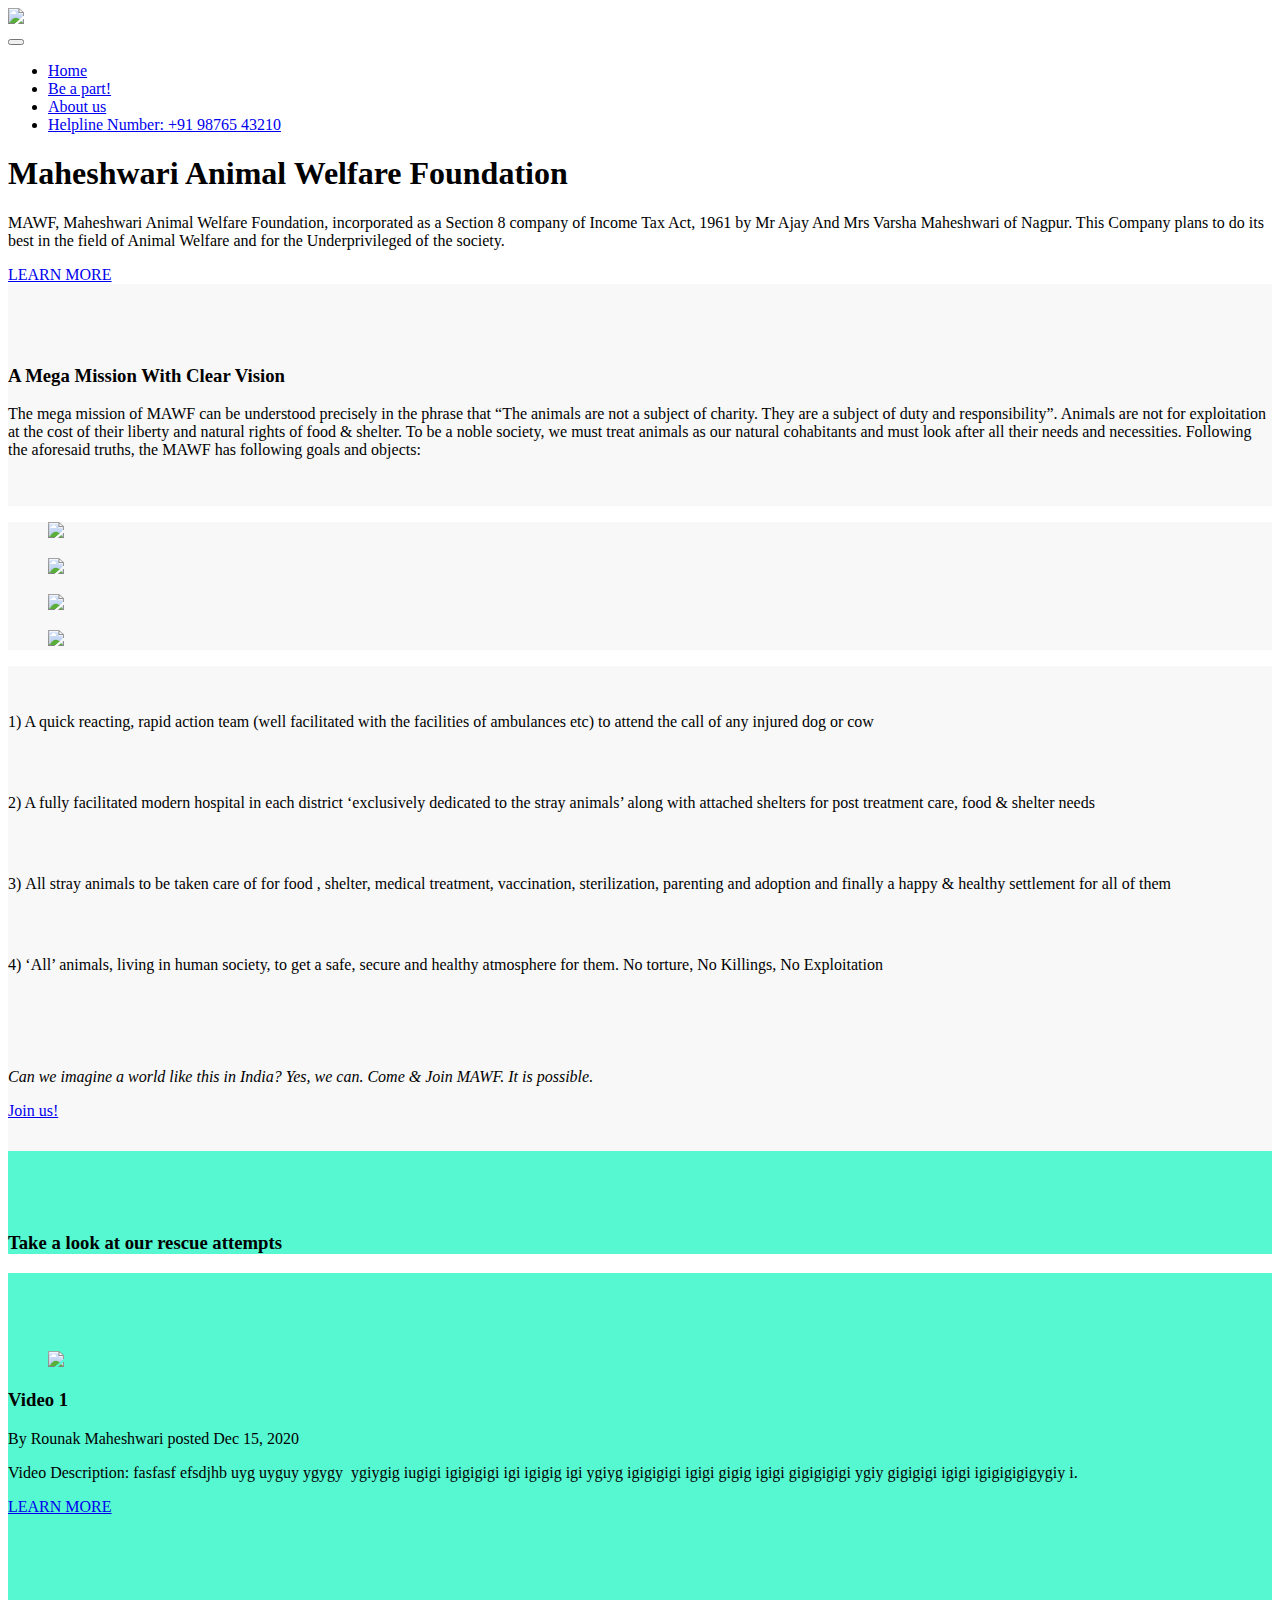
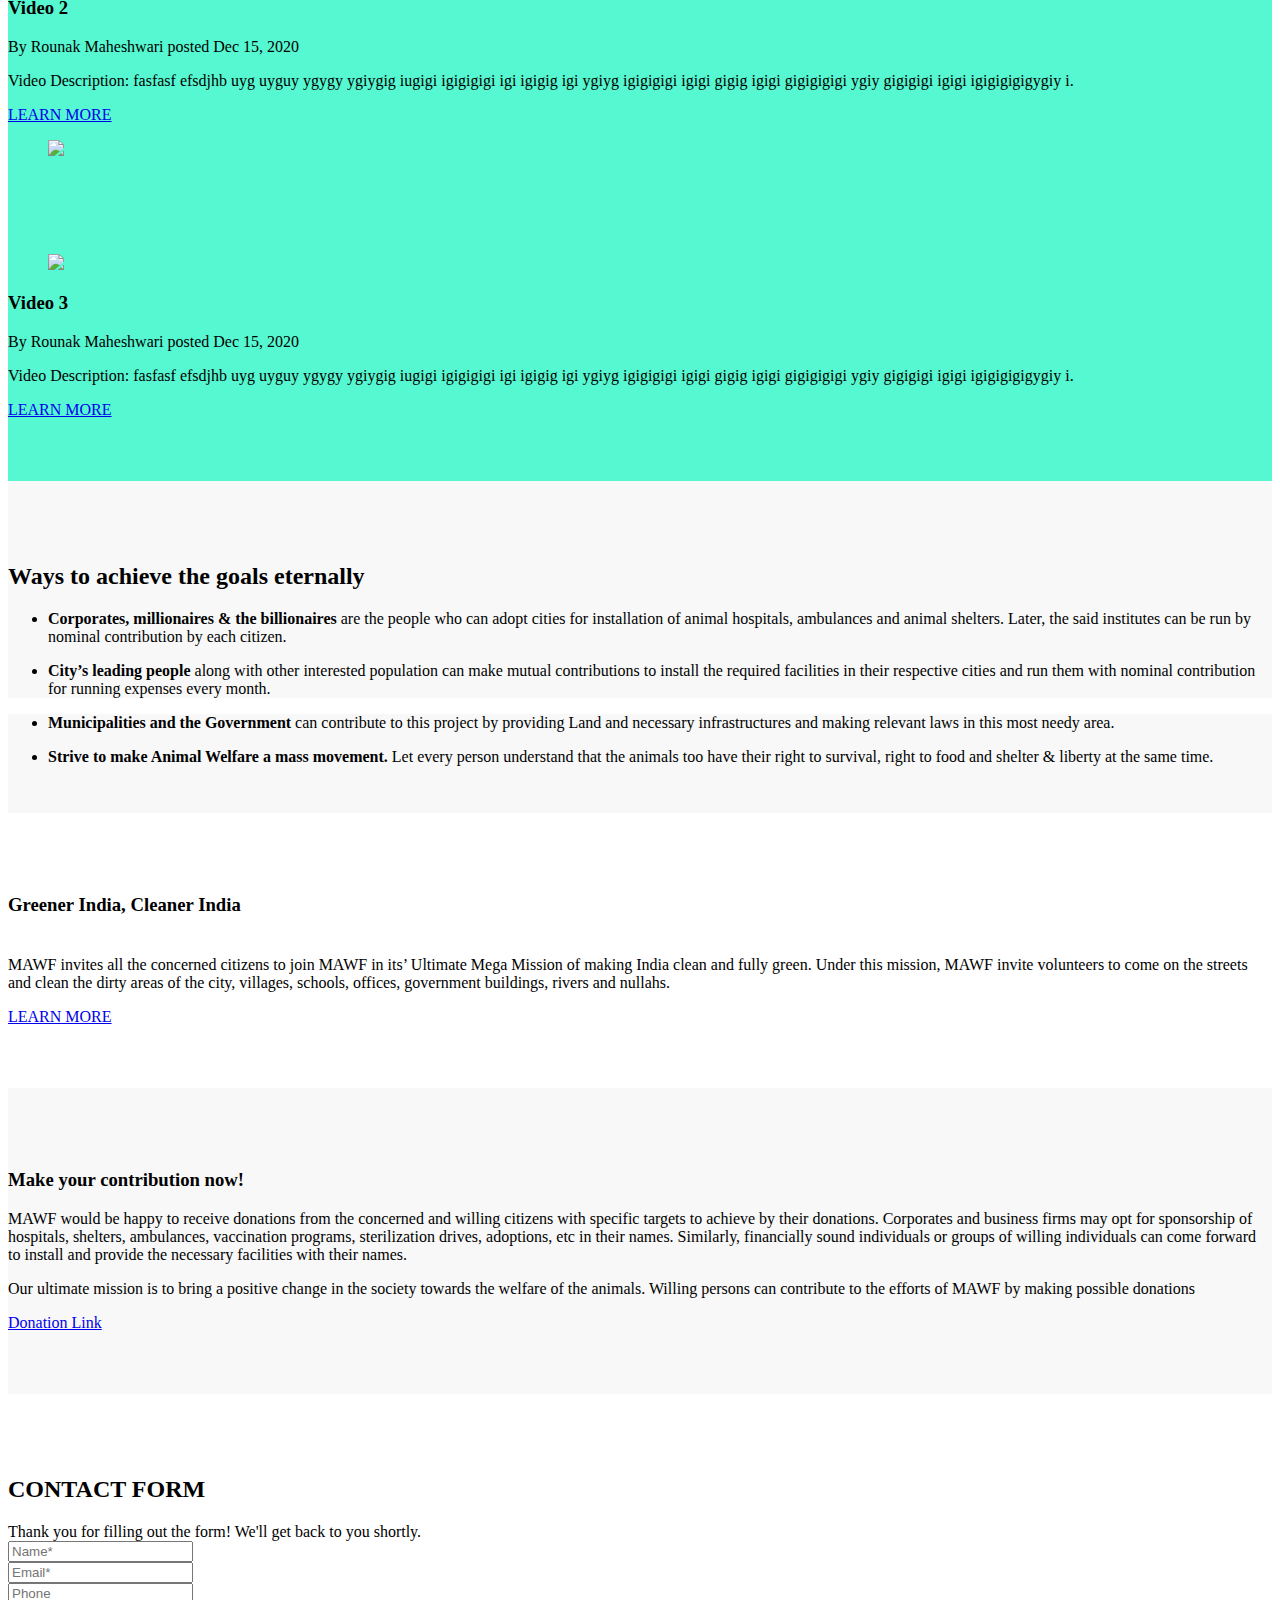
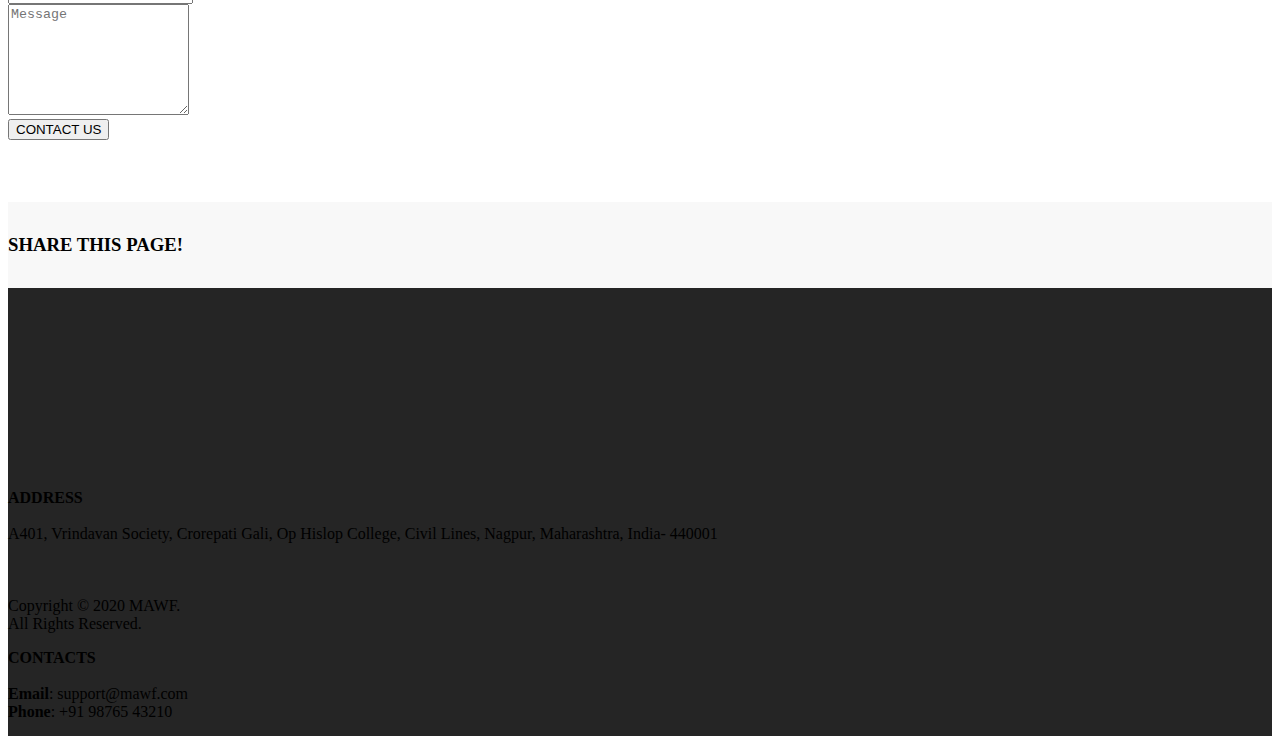
==== index.html @ fc0d046f "Add files via upload" ====
<!DOCTYPE html>
<html  >
<head>
  <!-- Site made with Mobirise Website Builder v5.2.0, https://mobirise.com -->
  <meta charset="UTF-8">
  <meta http-equiv="X-UA-Compatible" content="IE=edge">
  <meta name="generator" content="Mobirise v5.2.0, mobirise.com">
  <meta name="viewport" content="width=device-width, initial-scale=1, minimum-scale=1">
  <link rel="shortcut icon" href="assets/images/whitebgversion-1-140x128.png" type="image/x-icon">
  <meta name="description" content="">
  
  
  <title>Home</title>
  <link rel="stylesheet" href="https://fonts.googleapis.com/css?family=Roboto:700,400&subset=cyrillic,latin,greek,vietnamese">
  <link rel="stylesheet" href="assets/web/assets/mobirise-icons2/mobirise2.css">
  <link rel="stylesheet" href="assets/bootstrap/css/bootstrap.min.css">
  <link rel="stylesheet" href="assets/animatecss/animate.min.css">
  <link rel="stylesheet" href="assets/socicon/css/socicon.min.css">
  <link rel="stylesheet" href="assets/mobirise/css/style.css">
  <link rel="stylesheet" href="assets/dropdown-menu/style.css">
  <link rel="preload" as="style" href="assets/mobirise/css/mbr-additional.css"><link rel="stylesheet" href="assets/mobirise/css/mbr-additional.css" type="text/css">
  
  
  
  
</head>
<body>
  
  <section id="dropdown-menu-e" data-rv-view="44">

    <nav class="navbar navbar-dropdown bg-color transparent navbar-fixed-top">

        <div class="container">

            <div class="navbar-brand">
                <a href="index.html" class="navbar-logo"><img src="assets/images/whitebgversion-1-140x128.png"></a>
                
            </div>

            <button class="navbar-toggler pull-xs-right hidden-md-up" type="button" data-toggle="collapse" data-target="#exCollapsingNavbar">
                <div class="hamburger-icon"></div>
            </button>

            <ul class="nav-dropdown collapse pull-xs-right navbar-toggleable-sm nav navbar-nav" id="exCollapsingNavbar"><li class="nav-item"><a class="nav-link link text-primary" href="index.html">Home</a></li><li class="nav-item"><a class="nav-link link text-primary" href="be-a-part.html" target="_blank">Be a part!</a></li><li class="nav-item"><a class="nav-link link text-primary" href="index.html">About us</a></li><li class="nav-item nav-btn"><a class="nav-link btn btn-link-outline btn-link" href="tel:+91 98765 43210"><span class="mobi-mbri mobi-mbri-phone mbr-iconfont mbr-iconfont-btn"></span>Helpline Number: +91 98765 43210</a></li></ul>

        </div>

    </nav>

</section>

<section class="mbr-box mbr-section mbr-section--relative mbr-section--fixed-size mbr-section--full-height mbr-section--bg-adapted mbr-parallax-background" id="header2-2" data-rv-view="0" style="background-image: url(assets/images/poor-stray-dog-road-funny-2000x1333.jpeg);">
    <div class="mbr-box__magnet mbr-box__magnet--sm-padding mbr-box__magnet--center-center mbr-after-navbar">
        
        <div class="mbr-box__container mbr-section__container container">
            <div class="mbr-box mbr-box--stretched"><div class="mbr-box__magnet mbr-box__magnet--center-center">
                <div class="row"><div class=" col-sm-8 col-sm-offset-2">
                    <div class="mbr-hero animated fadeInUp">
                        <h1 class="mbr-hero__text">Maheshwari Animal Welfare Foundation</h1>
                        <p class="mbr-hero__subtext">MAWF, Maheshwari Animal Welfare Foundation, incorporated as a Section 8 company of Income Tax Act, 1961 by Mr Ajay And Mrs Varsha Maheshwari of Nagpur. This Company plans to do its best in the field of Animal Welfare and for the Underprivileged of the society.</p>
                    </div>
                    <div class="mbr-buttons btn-inverse mbr-buttons--center"><a class="mbr-buttons__btn btn btn-lg animated fadeInUp delay btn-primary" href="index.html#top">LEARN MORE</a></div>
                </div></div>
            </div></div>
        </div>
        <div class="mbr-arrow mbr-arrow--floating text-center">
            <div class="mbr-section__container container">
                <a class="mbr-arrow__link" href="#content5-3"><i class="glyphicon glyphicon-menu-down"></i></a>
            </div>
        </div>
    </div>
</section>

<section class="mbr-section mbr-section--relative mbr-section--fixed-size" id="content5-3" data-rv-view="3" style="background-color: rgb(248, 248, 248);">
    
    <div class="mbr-section__container container mbr-section__container--first" style="padding-top: 62px;">
        <div class="mbr-header mbr-header--wysiwyg row">
            <div class="col-sm-8 col-sm-offset-2">
                <h3 class="mbr-header__text">A Mega Mission With Clear Vision</h3>
                
            </div>
        </div>
    </div>
    <div class="mbr-section__container container mbr-section__container--last" style="padding-bottom: 31px;">
        <div class="row">
            <div class="mbr-article mbr-article--wysiwyg col-sm-8 col-sm-offset-2"><p>The mega mission of MAWF can be understood precisely in the phrase that “The animals are not a subject of charity. They are a subject of duty and responsibility”.  Animals are not for exploitation at the cost of their liberty and natural rights of food &amp; shelter. To be a noble society, we must treat animals as our natural cohabitants and must look after all their needs and necessities. Following the aforesaid truths, the MAWF has following goals and objects:</p></div>
        </div>
    </div>
    
</section>

<section class="mbr-section mbr-section--relative mbr-section--fixed-size" id="features1-k" data-rv-view="59" style="background-color: rgb(248, 248, 248);">
    
    
    <div class="mbr-section__container container mbr-section__container--std-top-padding" style="padding-top: 0px;">
        <div class="mbr-section__row row">
            <div class="mbr-section__col col-xs-12 col-md-3 col-sm-6">
                <div class="mbr-section__container mbr-section__container--center mbr-section__container--last" style="padding-bottom: 0px;">
                    <figure class="mbr-figure"><img src="assets/images/pet-43-512-512x512.png" class="mbr-figure__img"></figure>
                </div>
                
                
                
            </div>
            <div class="mbr-section__col col-xs-12 col-md-3 col-sm-6">
                <div class="mbr-section__container mbr-section__container--center mbr-section__container--last" style="padding-bottom: 0px;">
                    <figure class="mbr-figure"><img src="assets/images/pet-hospital-1131157-256x256.png" class="mbr-figure__img"></figure>
                </div>
                
                
                
            </div>
            <div class="clearfix visible-sm-block"></div>
            <div class="mbr-section__col col-xs-12 col-md-3 col-sm-6">
                <div class="mbr-section__container mbr-section__container--center mbr-section__container--last" style="padding-bottom: 0px;">
                    <figure class="mbr-figure"><img src="assets/images/2358446.svg" class="mbr-figure__img"></figure>
                </div>
                
                
                
            </div>
            
            <div class="mbr-section__col col-xs-12 col-md-3 col-sm-6">
                <div class="mbr-section__container mbr-section__container--center mbr-section__container--last" style="padding-bottom: 0px;">
                    <figure class="mbr-figure"><img src="assets/images/73-732366-dog-house-svg-png-dog-house-vector-png-600x590.png" class="mbr-figure__img"></figure>
                </div>
                
                
                
            </div>
            
            
            
        </div>
    </div>
</section>

<section class="mbr-section mbr-section--relative mbr-section--fixed-size" id="features1-f" data-rv-view="46" style="background-color: rgb(248, 248, 248);">
    
    
    <div class="mbr-section__container container mbr-section__container--std-top-padding" style="padding-top: 31px;">
        <div class="mbr-section__row row">
            <div class="mbr-section__col col-xs-12 col-md-3 col-sm-6">
                
                
                <div class="mbr-section__container mbr-section__container--last" style="padding-bottom: 31px;">
                    <div class="mbr-article mbr-article--wysiwyg">
                        <p>1) A quick reacting, rapid action team (well facilitated with the facilities of ambulances etc) to attend the call of any injured dog or cow</p>
                    </div>
                </div>
                
            </div>
            <div class="mbr-section__col col-xs-12 col-md-3 col-sm-6">
                
                
                <div class="mbr-section__container mbr-section__container--last" style="padding-bottom: 31px;">
                    <div class="mbr-article mbr-article--wysiwyg">
                        <p>2) A fully facilitated modern hospital in each district ‘exclusively dedicated to the stray animals’ along with attached shelters for post treatment care, food &amp; shelter needs</p>
                    </div>
                </div>
                
            </div>
            <div class="clearfix visible-sm-block"></div>
            <div class="mbr-section__col col-xs-12 col-md-3 col-sm-6">
                
                
                <div class="mbr-section__container mbr-section__container--last" style="padding-bottom: 31px;">
                    <div class="mbr-article mbr-article--wysiwyg">
                        <p>3)&nbsp;All stray animals to be taken care of for food , shelter, medical treatment, vaccination, sterilization, parenting and adoption and finally a happy &amp; healthy settlement for all of them</p>
                    </div>
                </div>
                
            </div>
            
            <div class="mbr-section__col col-xs-12 col-md-3 col-sm-6">
                
                
                <div class="mbr-section__container mbr-section__container--last" style="padding-bottom: 31px;">
                    <div class="mbr-article mbr-article--wysiwyg">
                        <p>4)&nbsp;‘All’ animals, living in human society, to get a safe, secure and healthy atmosphere for them. No torture, No Killings, No Exploitation</p>
                    </div>
                </div>
                
            </div>
            
            
            
        </div>
    </div>
</section>

<section class="mbr-section mbr-section--relative mbr-section--fixed-size" id="content5-h" data-rv-view="51" style="background-color: rgb(248, 248, 248);">
    
    
    <div class="mbr-section__container container mbr-section__container--first" style="padding-top: 31px;">
        <div class="row">
            <div class="mbr-article mbr-article--wysiwyg col-sm-8 col-sm-offset-2"><p><em>Can we imagine a world like this in India? Yes, we can. Come &amp; Join MAWF. It is possible.&nbsp;</em></p></div>
        </div>
    </div>
    <div class="mbr-section__container container mbr-section__container--last" style="padding-bottom: 31px;">
        <div class="row">
            <div class="col-sm-8 col-sm-offset-2">
                <div class="mbr-buttons mbr-buttons--center btn-inverse"><a class="mbr-buttons__btn btn btn-lg btn-primary" href="be-a-part.html">Join us!</a></div>
            </div>
        </div>
    </div>
</section>

<section class="mbr-section mbr-section--relative mbr-section--fixed-size" id="content5-r" data-rv-view="99" style="background-color: rgb(86, 248, 209);">
    
    <div class="mbr-section__container container mbr-section__container--isolated" style="padding-top: 62px; padding-bottom: 0px;">
        <div class="mbr-header mbr-header--wysiwyg row">
            <div class="col-sm-8 col-sm-offset-2">
                <h3 class="mbr-header__text">Take a look at our rescue attempts</h3>
                
            </div>
        </div>
    </div>
    
    
</section>

<section class="mbr-section mbr-section--relative" id="msg-box4-4" data-rv-view="6" style="background-color: rgb(86, 248, 209);">
    
    <div class="mbr-section__container mbr-section__container--isolated container" style="padding-top: 62px; padding-bottom: 31px;">
        <div class="row">
            <div class="mbr-box mbr-box--fixed mbr-box--adapted">
                <div class="mbr-box__magnet mbr-box__magnet--top-right mbr-section__left col-sm-6 image-size" style="width: 55%;">
                    <figure class="mbr-figure mbr-figure--adapted mbr-figure--caption-inside-bottom mbr-figure--full-width"><img src="assets/images/poor-stray-dog-road-funny-2000x1333.jpeg" class="mbr-figure__img"></figure>
                </div>
                <div class="mbr-box__magnet mbr-class-mbr-box__magnet--center-left col-sm-6 content-size mbr-section__right">
                    <div class="mbr-section__container mbr-section__container--middle">
                        <div class="mbr-header mbr-header--auto-align mbr-header--wysiwyg">
                            <h3 class="mbr-header__text"><p>Video 1</p></h3>
                            <p class="mbr-header__subtext">By Rounak Maheshwari posted Dec 15, 2020</p>
                        </div>
                    </div>
                    <div class="mbr-section__container mbr-section__container--middle">
                        <div class="mbr-article mbr-article--auto-align mbr-article--wysiwyg"><p>Video Description: fasfasf efsdjhb uyg uyguy ygygy&nbsp; ygiygig iugigi igigigigi igi igigig igi ygiyg igigigigi igigi gigig igigi gigigigigi ygiy gigigigi igigi igigigigigygiy i.&nbsp;&nbsp;&nbsp;&nbsp;</p></div>
                    </div>
                    <div class="mbr-section__container">
                        <div class="mbr-buttons mbr-buttons--auto-align btn-inverse"><a class="mbr-buttons__btn btn btn-lg btn-primary" href="index.html#top">LEARN MORE</a></div>
                    </div>
                </div>
                
            </div>
        </div>
    </div>
</section>

<section class="mbr-section mbr-section--relative" id="msg-box4-5" data-rv-view="9" style="background-color: rgb(86, 248, 209);">
    
    <div class="mbr-section__container mbr-section__container--isolated container" style="padding-top: 31px; padding-bottom: 31px;">
        <div class="row">
            <div class="mbr-box mbr-box--fixed mbr-box--adapted">
                
                <div class="mbr-box__magnet mbr-class-mbr-box__magnet--center-left col-sm-6 content-size mbr-section__left">
                    <div class="mbr-section__container mbr-section__container--middle">
                        <div class="mbr-header mbr-header--auto-align mbr-header--wysiwyg">
                            <h3 class="mbr-header__text">Video 2</h3>
                            <p class="mbr-header__subtext">By Rounak Maheshwari posted Dec 15, 2020</p>
                        </div>
                    </div>
                    <div class="mbr-section__container mbr-section__container--middle">
                        <div class="mbr-article mbr-article--auto-align mbr-article--wysiwyg"><p>Video Description: fasfasf efsdjhb uyg uyguy ygygy  ygiygig iugigi igigigigi igi igigig igi ygiyg igigigigi igigi gigig igigi gigigigigi ygiy gigigigi igigi igigigigigygiy i.&nbsp; &nbsp;&nbsp;</p></div>
                    </div>
                    <div class="mbr-section__container">
                        <div class="mbr-buttons mbr-buttons--auto-align btn-inverse"><a class="mbr-buttons__btn btn btn-lg btn-primary" href="index.html#top">LEARN MORE</a></div>
                    </div>
                </div>
                <div class="mbr-box__magnet mbr-box__magnet--top-left mbr-section__right col-sm-6 image-size" style="width: 55%;">
                    <figure class="mbr-figure mbr-figure--adapted mbr-figure--caption-inside-bottom mbr-figure--full-width"><img src="assets/images/poor-stray-dog-road-funny-2000x1333.jpeg" class="mbr-figure__img"></figure>
                </div>
            </div>
        </div>
    </div>
</section>

<section class="mbr-section mbr-section--relative" id="msg-box4-c" data-rv-view="12" style="background-color: rgb(86, 248, 209);">
    
    <div class="mbr-section__container mbr-section__container--isolated container" style="padding-top: 31px; padding-bottom: 62px;">
        <div class="row">
            <div class="mbr-box mbr-box--fixed mbr-box--adapted">
                <div class="mbr-box__magnet mbr-box__magnet--top-right mbr-section__left col-sm-6 image-size" style="width: 55%;">
                    <figure class="mbr-figure mbr-figure--adapted mbr-figure--caption-inside-bottom mbr-figure--full-width"><img src="assets/images/poor-stray-dog-road-funny-2000x1333.jpeg" class="mbr-figure__img"></figure>
                </div>
                <div class="mbr-box__magnet mbr-class-mbr-box__magnet--center-left col-sm-6 content-size mbr-section__right">
                    <div class="mbr-section__container mbr-section__container--middle">
                        <div class="mbr-header mbr-header--auto-align mbr-header--wysiwyg">
                            <h3 class="mbr-header__text">Video 3</h3>
                            <p class="mbr-header__subtext">By Rounak Maheshwari posted Dec 15, 2020</p>
                        </div>
                    </div>
                    <div class="mbr-section__container mbr-section__container--middle">
                        <div class="mbr-article mbr-article--auto-align mbr-article--wysiwyg"><p>Video Description: fasfasf efsdjhb uyg uyguy ygygy  ygiygig iugigi igigigigi igi igigig igi ygiyg igigigigi igigi gigig igigi gigigigigi ygiy gigigigi igigi igigigigigygiy i.&nbsp; &nbsp;&nbsp;</p></div>
                    </div>
                    <div class="mbr-section__container">
                        <div class="mbr-buttons mbr-buttons--auto-align btn-inverse"><a class="mbr-buttons__btn btn btn-lg btn-primary" href="index.html#top">LEARN MORE</a></div>
                    </div>
                </div>
                
            </div>
        </div>
    </div>
</section>

<section class="mbr-section mbr-section--relative mbr-section--fixed-size" id="testimonials1-z" data-rv-view="130" style="background-color: rgb(248, 248, 248);">
    <div>
        
        <div class="mbr-section__container mbr-section__container--std-padding container" style="padding-top: 62px; padding-bottom: 0px;">
            <div class="row">
                <div class="col-sm-12">
                    <h2 class="mbr-section__header">Ways to achieve the goals eternally</h2>
                    <ul class="mbr-reviews mbr-reviews--wysiwyg row">
                        <li class="mbr-reviews__item col-xs-12 col-sm-6">
                            <div class="mbr-reviews__text"><p class="mbr-reviews__p"><strong>Corporates,  millionaires &amp; the billionaires</strong> are the people who can adopt cities for installation of animal hospitals, ambulances and animal shelters. Later, the said institutes can be run by nominal contribution by each citizen.&nbsp;</p></div>
                            <div class="mbr-reviews__author mbr-reviews__author--short">
                                
                                
                            </div>
                        </li><li class="mbr-reviews__item col-xs-12 col-sm-6">
                            <div class="mbr-reviews__text"><p class="mbr-reviews__p"><strong>City’s leading people</strong>&nbsp;along with other interested population can make mutual contributions to install the required facilities in their respective cities  and run them with nominal contribution for running expenses every month.</p></div>
                            <div class="mbr-reviews__author mbr-reviews__author--short">
                                
                                
                            </div>
                        </li>
                    </ul>
                </div>
            </div>
        </div>
    </div>
</section>

<section class="mbr-section mbr-section--relative mbr-section--fixed-size" id="testimonials1-10" data-rv-view="139" style="background-color: rgb(248, 248, 248);">
    <div>
        
        <div class="mbr-section__container mbr-section__container--std-padding container" style="padding-top: 0px; padding-bottom: 31px;">
            <div class="row">
                <div class="col-sm-12">
                    
                    <ul class="mbr-reviews mbr-reviews--wysiwyg row">
                        <li class="mbr-reviews__item col-xs-12 col-sm-6">
                            <div class="mbr-reviews__text"><p class="mbr-reviews__p"><strong>Municipalities and the Government</strong> can contribute to this project by providing Land and necessary infrastructures and making relevant laws in this most needy area.</p></div>
                            <div class="mbr-reviews__author mbr-reviews__author--short">
                                
                                
                            </div>
                        </li><li class="mbr-reviews__item col-xs-12 col-sm-6">
                            <div class="mbr-reviews__text"><p class="mbr-reviews__p"><strong>Strive to make Animal Welfare a mass movement.</strong> Let every person understand that the animals too have their right to survival, right to food and shelter &amp; liberty at the same time.</p></div>
                            <div class="mbr-reviews__author mbr-reviews__author--short">
                                
                                
                            </div>
                        </li>
                    </ul>
                </div>
            </div>
        </div>
    </div>
</section>

<section class="mbr-section mbr-section--relative mbr-section--fixed-size mbr-background" id="content5-t" data-rv-view="104" style="background-image: url(assets/images/berlin-avenyu-doroga-les-1332x850.jpg);">
    <div class="mbr-overlay" style="opacity: 0.4; background-color: rgb(51, 255, 23);"></div>
    <div class="mbr-section__container container mbr-section__container--first" style="padding-top: 62px;">
        <div class="mbr-header mbr-header--wysiwyg row">
            <div class="col-sm-8 col-sm-offset-2">
                <h3 class="mbr-header__text">Greener India, Cleaner India<br><br></h3>
                
            </div>
        </div>
    </div>
    <div class="mbr-section__container container mbr-section__container--middle">
        <div class="row">
            <div class="mbr-article mbr-article--wysiwyg col-sm-8 col-sm-offset-2"><p>MAWF invites all the concerned citizens to join MAWF in its’ Ultimate Mega Mission of making India clean and fully green. Under this mission, MAWF invite volunteers to come on the streets and clean the dirty areas of the city, villages, schools, offices, government buildings, rivers and nullahs.</p></div>
        </div>
    </div>
    <div class="mbr-section__container container mbr-section__container--last" style="padding-bottom: 62px;">
        <div class="row">
            <div class="col-sm-8 col-sm-offset-2">
                <div class="mbr-buttons mbr-buttons--center btn-inverse"><a class="mbr-buttons__btn btn btn-lg btn-success" href="page2.html">LEARN MORE</a></div>
            </div>
        </div>
    </div>
</section>

<section class="mbr-section mbr-section--relative mbr-section--fixed-size" id="msg-box3-p" data-rv-view="93" style="background-color: rgb(248, 248, 248);">
    
    <div class="mbr-section__container container mbr-section__container--first" style="padding-top: 62px;">
        <div class="mbr-header mbr-header--wysiwyg row">
            <div class="col-sm-8 col-sm-offset-2">
                <h3 class="mbr-header__text">Make your contribution now!</h3>
                
            </div>
        </div>
    </div>
    <div class="mbr-section__container container mbr-section__container--middle">
        <div class="row">
            <div class="mbr-article mbr-article--wysiwyg col-sm-8 col-sm-offset-2"><p>MAWF would be happy to receive donations from the concerned and willing citizens with specific targets to achieve by their donations. Corporates and business firms may opt for sponsorship of hospitals, shelters, ambulances, vaccination programs, sterilization drives, adoptions, etc in their names. Similarly, financially sound individuals or groups of willing individuals can come forward to install and provide the necessary facilities with their names. </p><p>Our ultimate mission is to bring a positive change in the society towards the welfare of the animals. Willing persons can contribute to the efforts of MAWF by making possible donations</p></div>
        </div>
    </div>
    <div class="mbr-section__container container mbr-section__container--last" style="padding-bottom: 62px;">
        <div class="row">
            <div class="col-sm-8 col-sm-offset-2">
                <div class="mbr-buttons mbr-buttons--center"><a class="mbr-buttons__btn btn btn-lg btn-default" href="index.html#top">Donation Link</a></div>
            </div>
        </div>
    </div>
</section>

<section class="mbr-section mbr-section--relative mbr-section--fixed-size mbr-parallax-background" id="form1-8" data-rv-view="31" style="background-image: url(assets/images/int-home-do-noy-use-1008453-1-600x400.jpeg);">
    
    <div class="mbr-section__container mbr-section__container--std-padding container" style="padding-top: 62px; padding-bottom: 62px;">
        <div class="row">
            <div class="col-sm-12">
                <div class="row">
                    <div class="col-sm-8 col-sm-offset-2" data-form-type="formoid">
                        <div class="mbr-header mbr-header--center mbr-header--std-padding">
                            <h2 class="mbr-header__text">CONTACT FORM</h2>
                        </div>
                        <div data-form-alert="true">
                            <div class="hide" data-form-alert-success="true">Thank you for filling out the form! We'll get back to you shortly.</div>
                        </div>
                        <form action="https://mobirise.com/" method="post" data-form-title="CONTACT FORM">
                            <input type="hidden" value="ydRSppFMvn0dO1OKOlPqO2liQvku7TE9HDIfodLEfieeVtUjbxBCkMGS0gdtoHnsYj+LOzyQidnSvM1eIzhiy8Hwj1PalvQr3yNqOL6FehF1ujsEBoe68kPB6BTuvEJO" data-form-email="true">
                            <div class="form-group">
                                <input type="text" class="form-control" name="name" required="" placeholder="Name*" data-form-field="Name">
                            </div>
                            <div class="form-group">
                                <input type="email" class="form-control" name="email" required="" placeholder="Email*" data-form-field="Email">
                            </div>
                            <div class="form-group">
                                <input type="tel" class="form-control" name="phone" placeholder="Phone" data-form-field="Phone">
                            </div>
                            <div class="form-group">
                                <textarea class="form-control" name="message" rows="7" placeholder="Message" data-form-field="Message"></textarea>
                            </div>
                            <div class="mbr-buttons mbr-buttons--right"><button type="submit" class="mbr-buttons__btn btn btn-lg btn-primary">CONTACT US</button></div>
                        </form>
                    </div>
                </div>
            </div>
        </div>
    </div>
</section>

<section class="mbr-section mbr-section--relative mbr-section--fixed-size" id="social-buttons1-s" data-rv-view="102" style="background-color: rgb(248, 248, 248);">
    

    <div class="mbr-section__container container">
        <div class="mbr-header mbr-header--inline row" style="padding-top: 13.6px; padding-bottom: 13.6px;">
            <div class="col-sm-4">
                <h3 class="mbr-header__text">SHARE THIS PAGE!</h3>
            </div>
            <div class="mbr-social-icons col-sm-8">
                <div class="mbr-social-likes social-likes_style-1" data-counters="true">
                    <div class="mbr-social-icons__icon social-likes__icon facebook socicon-bg-facebook" title="Share link on Facebook">
                        <i class="socicon socicon-facebook"></i>
                        
                    </div>
                    <div class="mbr-social-icons__icon social-likes__icon plusone socicon-bg-googleplus" title="Share link on Google+">
                        <i class="socicon socicon-googleplus"></i>
                        
                    </div>
                    <div class="mbr-social-icons__icon social-likes__icon twitter socicon-bg-twitter" title="Share link on Twitter">
                        <i class="socicon socicon-twitter"></i>
                    </div>
                </div>
            </div>
        </div>
    </div>
</section>

<section class="mbr-section mbr-section--relative mbr-section--fixed-size" id="contacts2-9" data-rv-view="42" style="background-color: rgb(37, 37, 37);">
    
    <div class="mbr-section__container container">
        <div class="mbr-contacts mbr-contacts--wysiwyg row" style="padding-top: 15px; padding-bottom: 15px;">
            <div class="col-sm-6">
                <figure class="mbr-figure mbr-figure--wysiwyg mbr-figure--full-width mbr-figure--no-bg">
                    <div class="mbr-figure__map mbr-figure__map--short"><iframe frameborder="0" style="border:0" src="https://www.google.com/maps/embed/v1/place?key=AIzaSyDk89J4FSunMF33ruMVWJaJht_Ro0kvoXs&amp;q=Nagpur, Maharashtra, India- 440001" allowfullscreen=""></iframe></div>
                </figure>
            </div>
            <div class="col-sm-6">
                <div class="row">
                    <div class="col-sm-5 col-sm-offset-1">
                        <p class="mbr-contacts__text"><strong>ADDRESS</strong><br><br>A401, Vrindavan Society, Crorepati Gali, Op Hislop College, Civil Lines, Nagpur, Maharashtra, India- 440001<br><br><br><br>Copyright © 2020 MAWF. <br>All Rights Reserved.</p>
                    </div>
                    <div class="col-sm-6"><strong>CONTACTS
</strong><div><strong><br></strong></div><div><strong>Email</strong>: support@mawf.com
</div><div><strong>Phone</strong>: +91 98765 43210</div></div>
                </div>
            </div>
        </div>
    </div>
</section>


<script src="assets/web/assets/jquery/jquery.min.js"></script>
  <script src="assets/web/assets/bootstrap3-migrate/bootstrap.min.js"></script>
  <script src="assets/smooth-scroll/smooth-scroll.js"></script>
  <script src="assets/jarallax/jarallax.js"></script>
  <!--[if lte IE 9]>
    <script src="assets/jquery-placeholder/jquery.placeholder.min.js"></script>
  <![endif]-->
  <script src="assets/social-likes/social-likes.js"></script>
  <script src="assets/mobirise/js/script.js"></script>
  <script src="assets/dropdown-menu/script.js"></script>
  <script src="assets/formoid/formoid.min.js"></script>
  
  
  
</body>
</html>
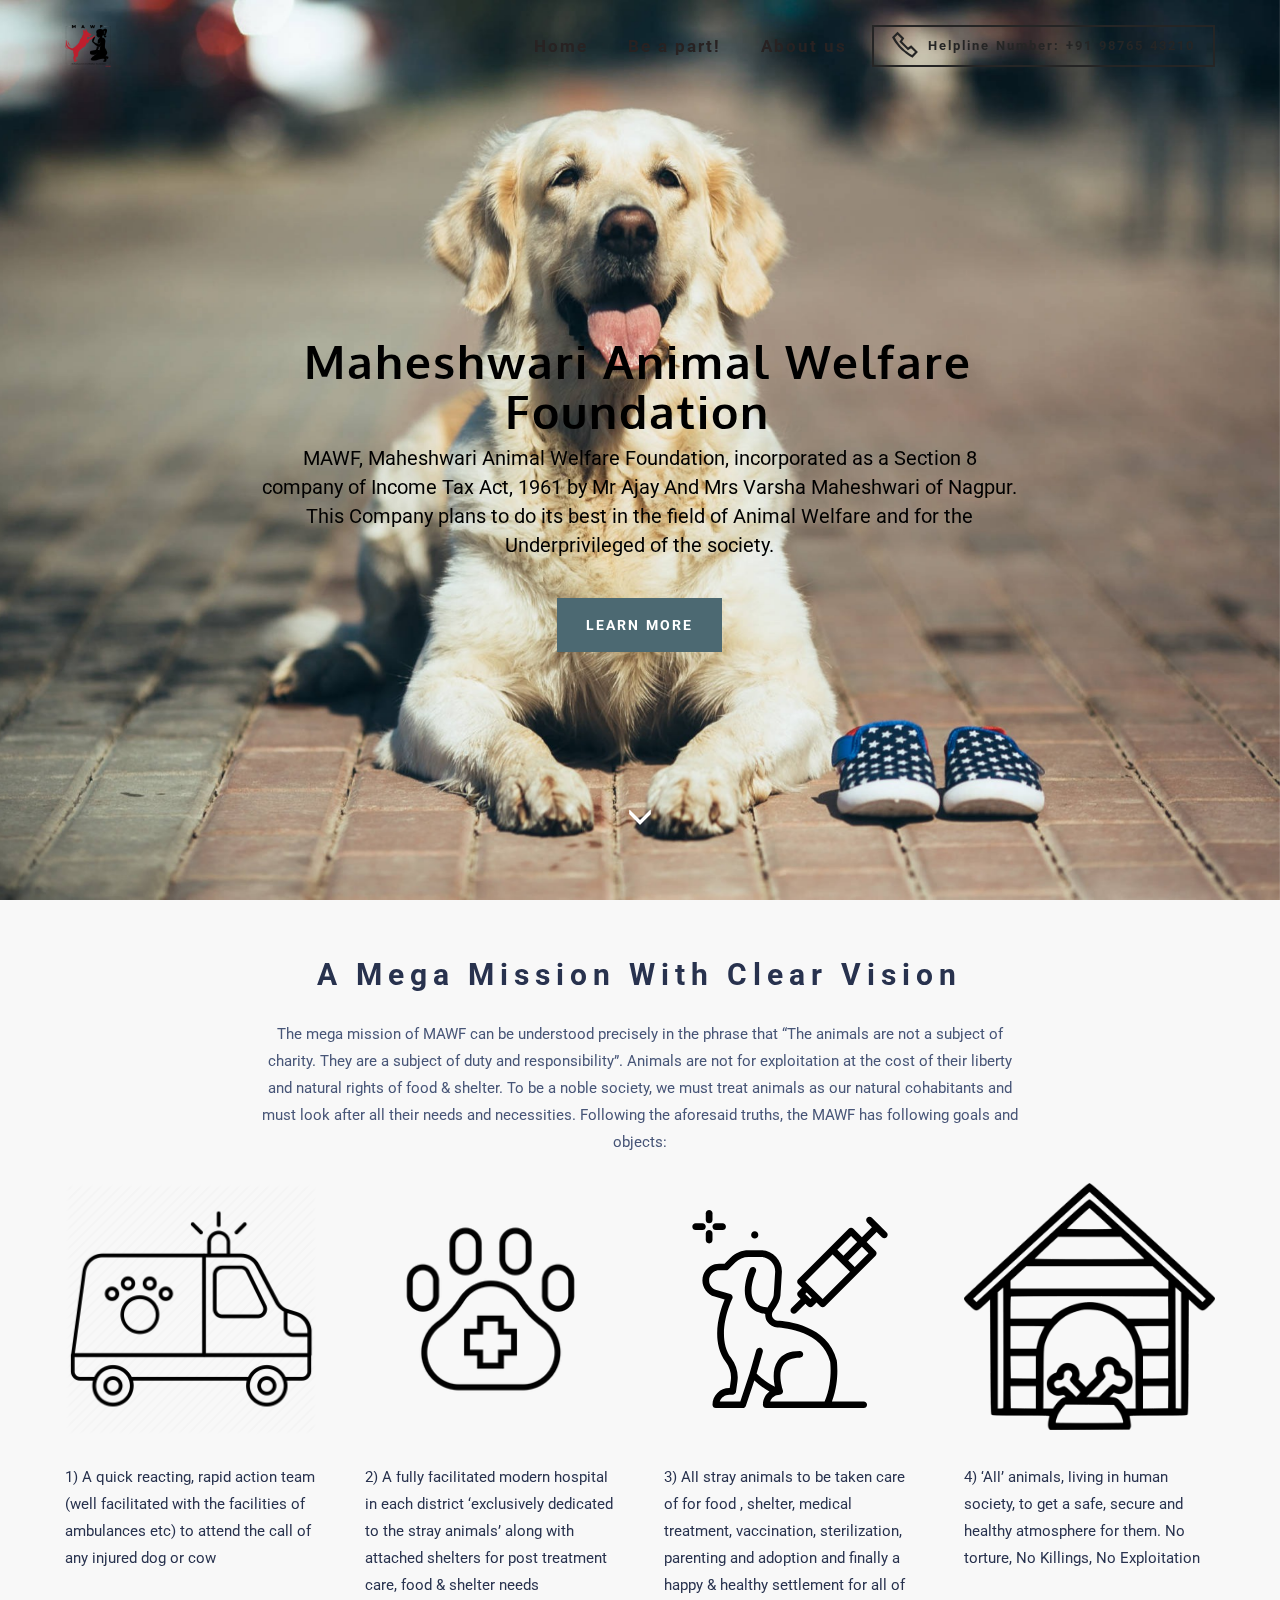
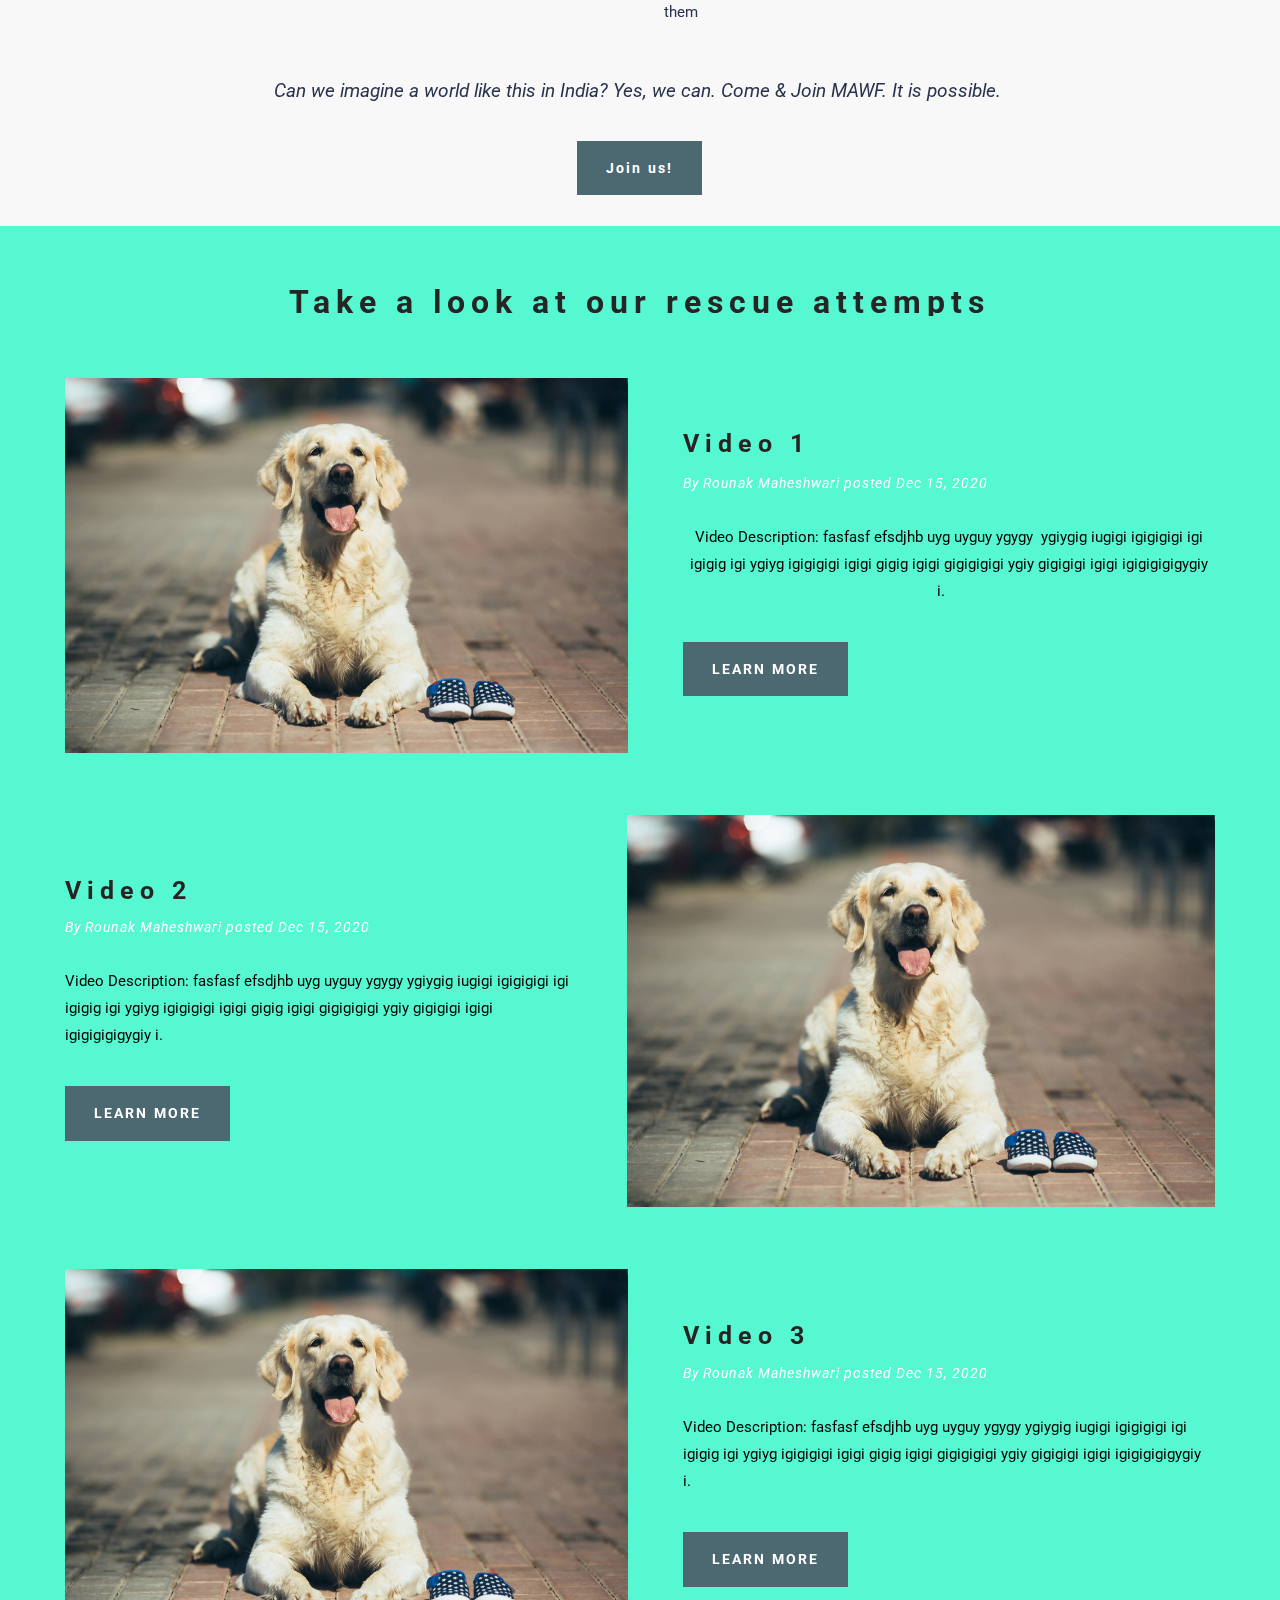
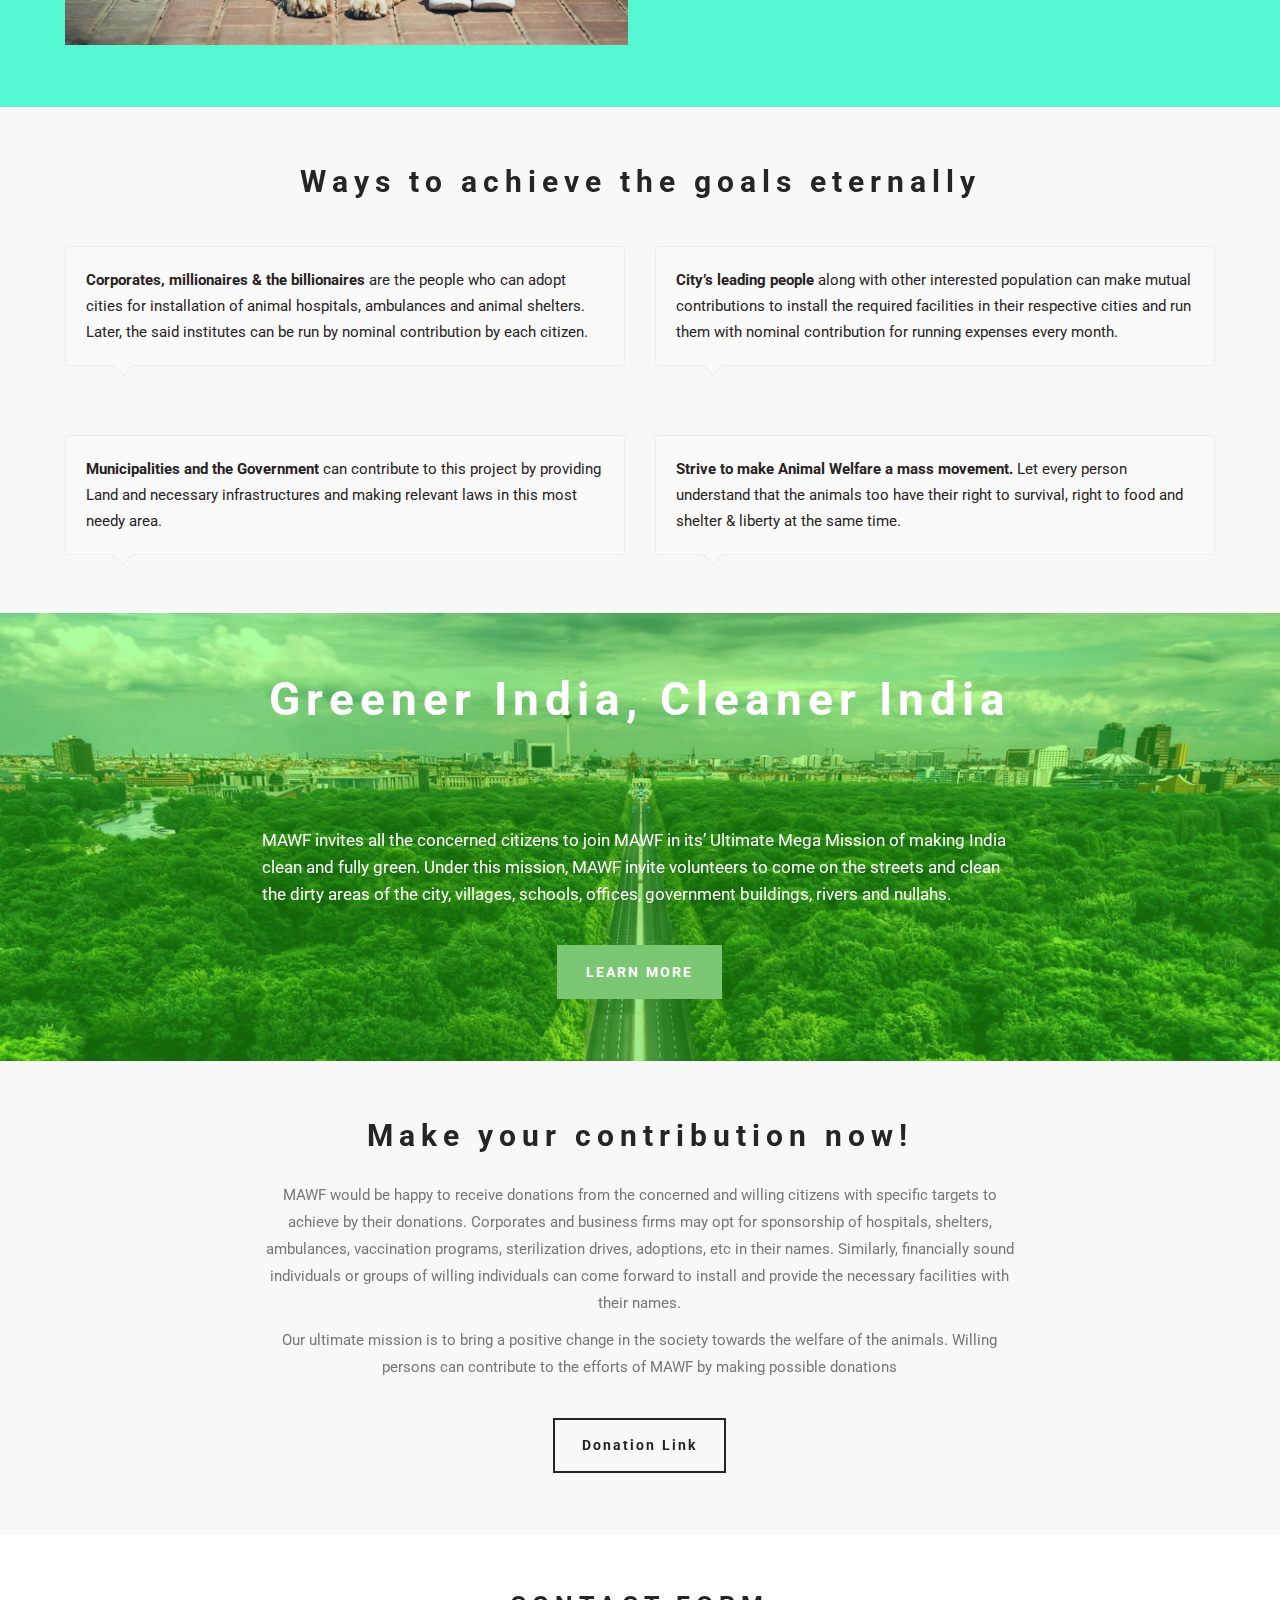
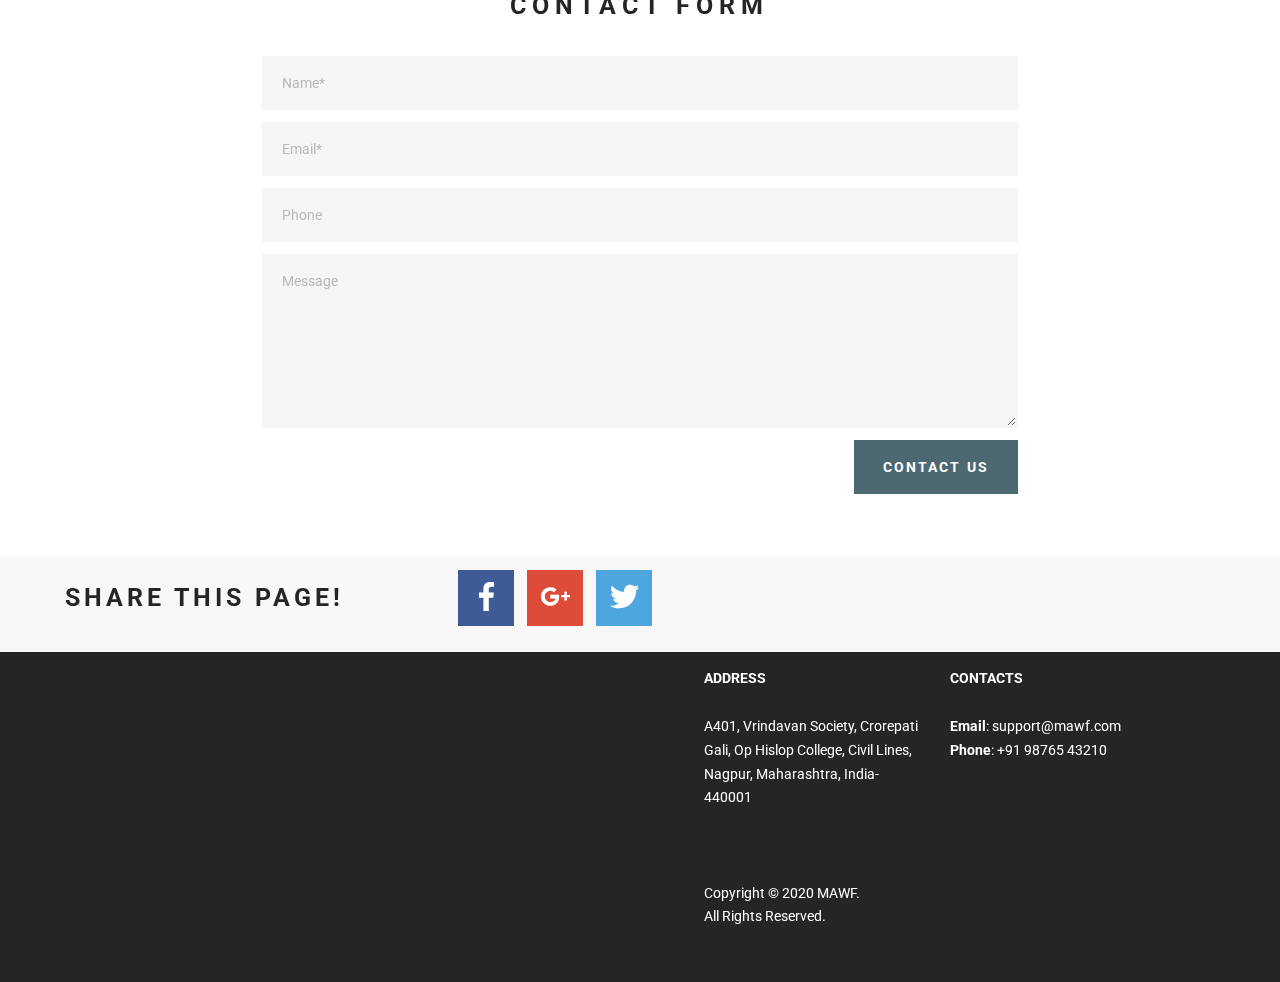
==== commit 9b3b286a: "Update index.html" ====
--- a/index.html
+++ b/index.html
@@ -41,7 +41,7 @@
                 <div class="hamburger-icon"></div>
             </button>
 
-            <ul class="nav-dropdown collapse pull-xs-right navbar-toggleable-sm nav navbar-nav" id="exCollapsingNavbar"><li class="nav-item"><a class="nav-link link text-primary" href="index.html">Home</a></li><li class="nav-item"><a class="nav-link link text-primary" href="be-a-part.html" target="_blank">Be a part!</a></li><li class="nav-item"><a class="nav-link link text-primary" href="index.html">About us</a></li><li class="nav-item nav-btn"><a class="nav-link btn btn-link-outline btn-link" href="tel:+91 98765 43210"><span class="mobi-mbri mobi-mbri-phone mbr-iconfont mbr-iconfont-btn"></span>Helpline Number: +91 98765 43210</a></li></ul>
+            <ul class="nav-dropdown collapse pull-xs-right navbar-toggleable-sm nav navbar-nav" id="exCollapsingNavbar"><li class="nav-item"><a class="nav-link link text-primary" href="index.html">Home</a></li><li class="nav-item"><a class="nav-link link text-primary" href="be-a-part.html">Be a part!</a></li><li class="nav-item"><a class="nav-link link text-primary" href="index.html">About us</a></li><li class="nav-item nav-btn"><a class="nav-link btn btn-link-outline btn-link" href="tel:+91 98765 43210"><span class="mobi-mbri mobi-mbri-phone mbr-iconfont mbr-iconfont-btn"></span>Helpline Number: +91 98765 43210</a></li></ul>
 
         </div>
 
@@ -510,4 +510,4 @@
   
   
 </body>
-</html>+</html>
--- a/assets/web/assets/mobirise-icons2/mobirise2.css
+++ b/assets/web/assets/mobirise-icons2/mobirise2.css
@@ -0,0 +1,498 @@
+@font-face {
+  font-family: 'Moririse2';
+  font-display: swap;
+  src:  url('mobirise2.eot?f2bix4');
+  src:  url('mobirise2.eot?f2bix4#iefix') format('embedded-opentype'),
+    url('mobirise2.ttf?f2bix4') format('truetype'),
+    url('mobirise2.woff?f2bix4') format('woff'),
+    url('mobirise2.svg?f2bix4#mobirise2') format('svg');
+  font-weight: normal;
+  font-style: normal;
+}
+
+[class^="mobi-"], [class*=" mobi-"] {
+  /* use !important to prevent issues with browser extensions that change fonts */
+  font-family: 'Moririse2' !important;
+  speak: none;
+  font-style: normal;
+  font-weight: normal;
+  font-variant: normal;
+  text-transform: none;
+  line-height: 1;
+
+  /* Better Font Rendering =========== */
+  -webkit-font-smoothing: antialiased;
+  -moz-osx-font-smoothing: grayscale;
+}
+
+.mobi-mbri-add-submenu:before {
+  content: "\e900";
+}
+.mobi-mbri-alert:before {
+  content: "\e901";
+}
+.mobi-mbri-align-center:before {
+  content: "\e902";
+}
+.mobi-mbri-align-justify:before {
+  content: "\e903";
+}
+.mobi-mbri-align-left:before {
+  content: "\e904";
+}
+.mobi-mbri-align-right:before {
+  content: "\e905";
+}
+.mobi-mbri-android:before {
+  content: "\e906";
+}
+.mobi-mbri-apple:before {
+  content: "\e907";
+}
+.mobi-mbri-arrow-down:before {
+  content: "\e908";
+}
+.mobi-mbri-arrow-next:before {
+  content: "\e909";
+}
+.mobi-mbri-arrow-prev:before {
+  content: "\e90a";
+}
+.mobi-mbri-arrow-up:before {
+  content: "\e90b";
+}
+.mobi-mbri-bold:before {
+  content: "\e90c";
+}
+.mobi-mbri-bookmark:before {
+  content: "\e90d";
+}
+.mobi-mbri-bootstrap:before {
+  content: "\e90e";
+}
+.mobi-mbri-briefcase:before {
+  content: "\e90f";
+}
+.mobi-mbri-browse:before {
+  content: "\e910";
+}
+.mobi-mbri-bulleted-list:before {
+  content: "\e911";
+}
+.mobi-mbri-calendar:before {
+  content: "\e912";
+}
+.mobi-mbri-camera:before {
+  content: "\e913";
+}
+.mobi-mbri-cart-add:before {
+  content: "\e914";
+}
+.mobi-mbri-cart-full:before {
+  content: "\e915";
+}
+.mobi-mbri-cash:before {
+  content: "\e916";
+}
+.mobi-mbri-change-style:before {
+  content: "\e917";
+}
+.mobi-mbri-chat:before {
+  content: "\e918";
+}
+.mobi-mbri-clock:before {
+  content: "\e919";
+}
+.mobi-mbri-close:before {
+  content: "\e91a";
+}
+.mobi-mbri-cloud:before {
+  content: "\e91b";
+}
+.mobi-mbri-code:before {
+  content: "\e91c";
+}
+.mobi-mbri-contact-form:before {
+  content: "\e91d";
+}
+.mobi-mbri-credit-card:before {
+  content: "\e91e";
+}
+.mobi-mbri-cursor-click:before {
+  content: "\e91f";
+}
+.mobi-mbri-cust-feedback:before {
+  content: "\e920";
+}
+.mobi-mbri-database:before {
+  content: "\e921";
+}
+.mobi-mbri-delivery:before {
+  content: "\e922";
+}
+.mobi-mbri-desktop:before {
+  content: "\e923";
+}
+.mobi-mbri-devices:before {
+  content: "\e924";
+}
+.mobi-mbri-down:before {
+  content: "\e925";
+}
+.mobi-mbri-download-2:before {
+  content: "\e926";
+}
+.mobi-mbri-download:before {
+  content: "\e927";
+}
+.mobi-mbri-drag-n-drop-2:before {
+  content: "\e928";
+}
+.mobi-mbri-drag-n-drop:before {
+  content: "\e929";
+}
+.mobi-mbri-edit-2:before {
+  content: "\e92a";
+}
+.mobi-mbri-edit:before {
+  content: "\e92b";
+}
+.mobi-mbri-error:before {
+  content: "\e92c";
+}
+.mobi-mbri-extension:before {
+  content: "\e92d";
+}
+.mobi-mbri-features:before {
+  content: "\e92e";
+}
+.mobi-mbri-file:before {
+  content: "\e92f";
+}
+.mobi-mbri-flag:before {
+  content: "\e930";
+}
+.mobi-mbri-folder:before {
+  content: "\e931";
+}
+.mobi-mbri-gift:before {
+  content: "\e932";
+}
+.mobi-mbri-github:before {
+  content: "\e933";
+}
+.mobi-mbri-globe-2:before {
+  content: "\e934";
+}
+.mobi-mbri-globe:before {
+  content: "\e935";
+}
+.mobi-mbri-growing-chart:before {
+  content: "\e936";
+}
+.mobi-mbri-hearth:before {
+  content: "\e937";
+}
+.mobi-mbri-help:before {
+  content: "\e938";
+}
+.mobi-mbri-home:before {
+  content: "\e939";
+}
+.mobi-mbri-hot-cup:before {
+  content: "\e93a";
+}
+.mobi-mbri-idea:before {
+  content: "\e93b";
+}
+.mobi-mbri-image-gallery:before {
+  content: "\e93c";
+}
+.mobi-mbri-image-slider:before {
+  content: "\e93d";
+}
+.mobi-mbri-info:before {
+  content: "\e93e";
+}
+.mobi-mbri-italic:before {
+  content: "\e93f";
+}
+.mobi-mbri-key:before {
+  content: "\e940";
+}
+.mobi-mbri-laptop:before {
+  content: "\e941";
+}
+.mobi-mbri-layers:before {
+  content: "\e942";
+}
+.mobi-mbri-left-right:before {
+  content: "\e943";
+}
+.mobi-mbri-left:before {
+  content: "\e944";
+}
+.mobi-mbri-letter:before {
+  content: "\e945";
+}
+.mobi-mbri-like:before {
+  content: "\e946";
+}
+.mobi-mbri-link:before {
+  content: "\e947";
+}
+.mobi-mbri-lock:before {
+  content: "\e948";
+}
+.mobi-mbri-login:before {
+  content: "\e949";
+}
+.mobi-mbri-logout:before {
+  content: "\e94a";
+}
+.mobi-mbri-magic-stick:before {
+  content: "\e94b";
+}
+.mobi-mbri-map-pin:before {
+  content: "\e94c";
+}
+.mobi-mbri-menu:before {
+  content: "\e94d";
+}
+.mobi-mbri-mobile-2:before {
+  content: "\e94e";
+}
+.mobi-mbri-mobile-horizontal:before {
+  content: "\e94f";
+}
+.mobi-mbri-mobile:before {
+  content: "\e950";
+}
+.mobi-mbri-mobirise:before {
+  content: "\e951";
+}
+.mobi-mbri-more-horizontal:before {
+  content: "\e952";
+}
+.mobi-mbri-more-vertical:before {
+  content: "\e953";
+}
+.mobi-mbri-music:before {
+  content: "\e954";
+}
+.mobi-mbri-new-file:before {
+  content: "\e955";
+}
+.mobi-mbri-numbered-list:before {
+  content: "\e956";
+}
+.mobi-mbri-opened-folder:before {
+  content: "\e957";
+}
+.mobi-mbri-pages:before {
+  content: "\e958";
+}
+.mobi-mbri-paper-plane:before {
+  content: "\e959";
+}
+.mobi-mbri-paperclip:before {
+  content: "\e95a";
+}
+.mobi-mbri-phone:before {
+  content: "\e95b";
+}
+.mobi-mbri-photo:before {
+  content: "\e95c";
+}
+.mobi-mbri-photos:before {
+  content: "\e95d";
+}
+.mobi-mbri-pin:before {
+  content: "\e95e";
+}
+.mobi-mbri-play:before {
+  content: "\e95f";
+}
+.mobi-mbri-plus:before {
+  content: "\e960";
+}
+.mobi-mbri-preview:before {
+  content: "\e961";
+}
+.mobi-mbri-print:before {
+  content: "\e962";
+}
+.mobi-mbri-protect:before {
+  content: "\e963";
+}
+.mobi-mbri-question:before {
+  content: "\e964";
+}
+.mobi-mbri-quote-left:before {
+  content: "\e965";
+}
+.mobi-mbri-quote-right:before {
+  content: "\e966";
+}
+.mobi-mbri-redo:before {
+  content: "\e967";
+}
+.mobi-mbri-refresh:before {
+  content: "\e968";
+}
+.mobi-mbri-responsive-2:before {
+  content: "\e969";
+}
+.mobi-mbri-responsive:before {
+  content: "\e96a";
+}
+.mobi-mbri-right:before {
+  content: "\e96b";
+}
+.mobi-mbri-rocket:before {
+  content: "\e96c";
+}
+.mobi-mbri-sad-face:before {
+  content: "\e96d";
+}
+.mobi-mbri-sale:before {
+  content: "\e96e";
+}
+.mobi-mbri-save:before {
+  content: "\e96f";
+}
+.mobi-mbri-search:before {
+  content: "\e970";
+}
+.mobi-mbri-setting-2:before {
+  content: "\e971";
+}
+.mobi-mbri-setting-3:before {
+  content: "\e972";
+}
+.mobi-mbri-setting:before {
+  content: "\e973";
+}
+.mobi-mbri-share:before {
+  content: "\e974";
+}
+.mobi-mbri-shopping-bag:before {
+  content: "\e975";
+}
+.mobi-mbri-shopping-basket:before {
+  content: "\e976";
+}
+.mobi-mbri-shopping-cart:before {
+  content: "\e977";
+}
+.mobi-mbri-sites:before {
+  content: "\e978";
+}
+.mobi-mbri-smile-face:before {
+  content: "\e979";
+}
+.mobi-mbri-speed:before {
+  content: "\e97a";
+}
+.mobi-mbri-star:before {
+  content: "\e97b";
+}
+.mobi-mbri-success:before {
+  content: "\e97c";
+}
+.mobi-mbri-sun:before {
+  content: "\e97d";
+}
+.mobi-mbri-sun2:before {
+  content: "\e97e";
+}
+.mobi-mbri-tablet-vertical:before {
+  content: "\e97f";
+}
+.mobi-mbri-tablet:before {
+  content: "\e980";
+}
+.mobi-mbri-target:before {
+  content: "\e981";
+}
+.mobi-mbri-timer:before {
+  content: "\e982";
+}
+.mobi-mbri-to-ftp:before {
+  content: "\e983";
+}
+.mobi-mbri-to-local-drive:before {
+  content: "\e984";
+}
+.mobi-mbri-touch-swipe:before {
+  content: "\e985";
+}
+.mobi-mbri-touch:before {
+  content: "\e986";
+}
+.mobi-mbri-trash:before {
+  content: "\e987";
+}
+.mobi-mbri-underline:before {
+  content: "\e988";
+}
+.mobi-mbri-undo:before {
+  content: "\e989";
+}
+.mobi-mbri-unlink:before {
+  content: "\e98a";
+}
+.mobi-mbri-unlock:before {
+  content: "\e98b";
+}
+.mobi-mbri-up-down:before {
+  content: "\e98c";
+}
+.mobi-mbri-up:before {
+  content: "\e98d";
+}
+.mobi-mbri-update:before {
+  content: "\e98e";
+}
+.mobi-mbri-upload-2:before {
+  content: "\e98f";
+}
+.mobi-mbri-upload:before {
+  content: "\e990";
+}
+.mobi-mbri-user-2:before {
+  content: "\e991";
+}
+.mobi-mbri-user:before {
+  content: "\e992";
+}
+.mobi-mbri-users:before {
+  content: "\e993";
+}
+.mobi-mbri-video-play:before {
+  content: "\e994";
+}
+.mobi-mbri-video:before {
+  content: "\e995";
+}
+.mobi-mbri-watch:before {
+  content: "\e996";
+}
+.mobi-mbri-website-theme-2:before {
+  content: "\e997";
+}
+.mobi-mbri-website-theme:before {
+  content: "\e998";
+}
+.mobi-mbri-wifi:before {
+  content: "\e999";
+}
+.mobi-mbri-windows:before {
+  content: "\e99a";
+}
+.mobi-mbri-zoom-in:before {
+  content: "\e99b";
+}
+.mobi-mbri-zoom-out:before {
+  content: "\e99c";
+}
--- a/assets/socicon/css/socicon.min.css
+++ b/assets/socicon/css/socicon.min.css
@@ -0,0 +1 @@
+@charset "UTF-8";@font-face{font-family:"socicon";src:url("../fonts/socicon.eot");src:url("../fonts/socicon.eot?#iefix") format("embedded-opentype"),url("../fonts/socicon.woff") format("woff"),url("../fonts/socicon.ttf") format("truetype"),url("../fonts/socicon.svg#sociconregular") format("svg");font-weight:normal;font-style:normal}.socicon:before{position:relative;top:1px;display:inline-block;font-family:"socicon";font-style:normal;font-weight:normal;line-height:1;text-transform:none !important;-webkit-font-smoothing:antialiased;-moz-osx-font-smoothing:grayscale}.socicon-twitter:before{content:"\e040"}.socicon-facebook:before{content:"\e041"}.socicon-googleplus:before{content:"\e042"}.socicon-pinterest:before{content:"\e043"}.socicon-foursquare:before{content:"\e044"}.socicon-yahoo:before{content:"\e045"}.socicon-skype:before{content:"\e046"}.socicon-yelp:before{content:"\e047"}.socicon-feedburner:before{content:"\e048"}.socicon-linkedin:before{content:"\e049"}.socicon-viadeo:before{content:"\e04a"}.socicon-xing:before{content:"\e04b"}.socicon-myspace:before{content:"\e04c"}.socicon-soundcloud:before{content:"\e04d"}.socicon-spotify:before{content:"\e04e"}.socicon-grooveshark:before{content:"\e04f"}.socicon-mixcloud:before{content:"\e001"}.socicon-lastfm:before{content:"\e050"}.socicon-youtube:before{content:"\e051"}.socicon-vimeo:before{content:"\e052"}.socicon-dailymotion:before{content:"\e053"}.socicon-vine:before{content:"\e054"}.socicon-flickr:before{content:"\e055"}.socicon-500px:before{content:"\e056"}.socicon-instagram:before{content:"\e057"}.socicon-wordpress:before{content:"\e058"}.socicon-tumblr:before{content:"\e059"}.socicon-blogger:before{content:"\e020"}.socicon-technorati:before{content:"\e021"}.socicon-reddit:before{content:"\e022"}.socicon-dribbble:before{content:"\e023"}.socicon-stumbleupon:before{content:"\e024"}.socicon-digg:before{content:"\e025"}.socicon-envato:before{content:"\e026"}.socicon-behance:before{content:"\e027"}.socicon-delicious:before{content:"\e028"}.socicon-deviantart:before{content:"\e029"}.socicon-forrst:before{content:"\e02a"}.socicon-play:before{content:"\e02b"}.socicon-zerply:before{content:"\e02c"}.socicon-wikipedia:before{content:"\e02d"}.socicon-apple:before{content:"\e02e"}.socicon-flattr:before{content:"\e02f"}.socicon-github:before{content:"\e030"}.socicon-friendfeed:before{content:"\e032"}.socicon-newsvine:before{content:"\e033"}.socicon-identica:before{content:"\e034"}.socicon-bebo:before{content:"\e035"}.socicon-zynga:before{content:"\e036"}.socicon-steam:before{content:"\e037"}.socicon-xbox:before{content:"\e038"}.socicon-windows:before{content:"\e039"}.socicon-outlook:before{content:"\e010"}.socicon-coderwall:before{content:"\e011"}.socicon-tripadvisor:before{content:"\e012"}.socicon-appnet:before{content:"\e013"}.socicon-goodreads:before{content:"\e014"}.socicon-tripit:before{content:"\e015"}.socicon-lanyrd:before{content:"\e016"}.socicon-slideshare:before{content:"\e017"}.socicon-buffer:before{content:"\e018"}.socicon-rss:before{content:"\e00b"}.socicon-vkontakte:before{content:"\e01a"}.socicon-disqus:before{content:"\e019"}.socicon-houzz:before{content:"\e00a"}.socicon-mail:before{content:"\e01f"}.socicon-patreon:before{content:"\e01c"}.socicon-paypal:before{content:"\e00c"}.socicon-playstation:before{content:"\e03d"}.socicon-smugmug:before{content:"\e05e"}.socicon-swarm:before{content:"\e003"}.socicon-triplej:before{content:"\e009"}.socicon-yammer:before{content:"\e005"}.socicon-stackoverflow:before{content:"\e007"}.socicon-drupal:before{content:"\e002"}.socicon-odnoklassniki:before{content:"\e00d"}.socicon-android:before{content:"\e03e"}.socicon-meetup:before{content:"\e03c"}.socicon-persona:before{content:"\e008"}.socicon-amazon:before{content:"\e05c"}.socicon-ello:before{content:"\e006"}.socicon-8tracks:before{content:"\e05b"}.socicon-twitch:before{content:"\e05a"}.socicon-airbnb:before{content:"\e00e"}.socicon-pocket:before{content:"\e01e"}.socicon-whatsapp:before{content:"\e01b"}.socicon-storehouse:before{content:"\e01d"}.socicon-icq:before{content:"\e05d"}.socicon-modelmayhem:before{content:"\e000"}.socicon-istock:before{content:"\e004"}.socicon-angellist:before{content:"\e062"}.socicon-periscope:before{content:"\e00f"}.socicon-ravelry:before{content:"\e05f"}.socicon-snapchat:before{content:"\e03f"}.socicon-weibo:before{content:"\e060"}.socicon-douban:before{content:"\e03b"}.socicon-baidu:before{content:"\e061"}.socicon-qq:before{content:"\e03a"}.socicon-renren:before{content:"\e031"}.socicon-ebay:before{content:"\e063"}.socicon-imdb:before{content:"\e064"}.socicon-stayfriends:before{content:"\e065"}.socicon-residentadvisor:before{content:"\e066"}.socicon-google:before{content:"\e067"}.socicon-yandex:before{content:"\e068"}.socicon-sharethis:before{content:"\e069"}.socicon-bandcamp:before{content:"\e06a"}.socicon-itunes:before{content:"\e06b"}.socicon-deezer:before{content:"\e06c"}.socicon-medium:before{content:"\e06d"}.socicon-telegram:before{content:"\e06e"}.socicon-openid:before{content:"\e06f"}.socicon-amplement:before{content:"\e070"}.socicon-bg-twitter{background:#4da7de}.socicon-bg-twitter:hover{background:#4da7de !important}.socicon-bg-facebook{background:#3e5b98}.socicon-bg-facebook:hover{background:#3e5b98 !important}.socicon-bg-googleplus{background:#dd4b39}.socicon-bg-googleplus:hover{background:#dd4b39 !important}.socicon-bg-pinterest{background:#c92619}.socicon-bg-pinterest:hover{background:#c92619 !important}.socicon-bg-foursquare{background:#f94877}.socicon-bg-foursquare:hover{background:#f94877 !important}.socicon-bg-yahoo{background:#6e2a85}.socicon-bg-yahoo:hover{background:#6e2a85 !important}.socicon-bg-skype{background:#28abe3}.socicon-bg-skype:hover{background:#28abe3 !important}.socicon-bg-yelp{background:#c83218}.socicon-bg-yelp:hover{background:#c83218 !important}.socicon-bg-feedburner{background:#fc0}.socicon-bg-feedburner:hover{background:#fc0 !important}.socicon-bg-linkedin{background:#3371b7}.socicon-bg-linkedin:hover{background:#3371b7 !important}.socicon-bg-viadeo{background:#e4a000}.socicon-bg-viadeo:hover{background:#e4a000 !important}.socicon-bg-xing{background:#005a60}.socicon-bg-xing:hover{background:#005a60 !important}.socicon-bg-myspace{background:#323232}.socicon-bg-myspace:hover{background:#323232 !important}.socicon-bg-soundcloud{background:#fe3801}.socicon-bg-soundcloud:hover{background:#fe3801 !important}.socicon-bg-spotify{background:#7bb342}.socicon-bg-spotify:hover{background:#7bb342 !important}.socicon-bg-grooveshark{background:#000}.socicon-bg-grooveshark:hover{background:#000 !important}.socicon-bg-mixcloud{background:#000}.socicon-bg-mixcloud:hover{background:#000 !important}.socicon-bg-lastfm{background:#d41316}.socicon-bg-lastfm:hover{background:#d41316 !important}.socicon-bg-youtube{background:#e02a20}.socicon-bg-youtube:hover{background:#e02a20 !important}.socicon-bg-vimeo{background:#51b5e7}.socicon-bg-vimeo:hover{background:#51b5e7 !important}.socicon-bg-dailymotion{background:#004e72}.socicon-bg-dailymotion:hover{background:#004e72 !important}.socicon-bg-vine{background:#00b389}.socicon-bg-vine:hover{background:#00b389 !important}.socicon-bg-flickr{background:#1e1e1b}.socicon-bg-flickr:hover{background:#1e1e1b !important}.socicon-bg-500px{background:#58a9de}.socicon-bg-500px:hover{background:#58a9de !important}.socicon-bg-instagram{background:#9c7c6e}.socicon-bg-instagram:hover{background:#9c7c6e !important}.socicon-bg-wordpress{background:#464646}.socicon-bg-wordpress:hover{background:#464646 !important}.socicon-bg-tumblr{background:#45556c}.socicon-bg-tumblr:hover{background:#45556c !important}.socicon-bg-blogger{background:#ec661c}.socicon-bg-blogger:hover{background:#ec661c !important}.socicon-bg-technorati{background:#5cb030}.socicon-bg-technorati:hover{background:#5cb030 !important}.socicon-bg-reddit{background:#e74a1e}.socicon-bg-reddit:hover{background:#e74a1e !important}.socicon-bg-dribbble{background:#e84d88}.socicon-bg-dribbble:hover{background:#e84d88 !important}.socicon-bg-stumbleupon{background:#e64011}.socicon-bg-stumbleupon:hover{background:#e64011 !important}.socicon-bg-digg{background:#1d1d1b}.socicon-bg-digg:hover{background:#1d1d1b !important}.socicon-bg-envato{background:#597c3a}.socicon-bg-envato:hover{background:#597c3a !important}.socicon-bg-behance{background:#000}.socicon-bg-behance:hover{background:#000 !important}.socicon-bg-delicious{background:#020202}.socicon-bg-delicious:hover{background:#020202 !important}.socicon-bg-deviantart{background:#c5d200}.socicon-bg-deviantart:hover{background:#c5d200 !important}.socicon-bg-forrst{background:#5b9a68}.socicon-bg-forrst:hover{background:#5b9a68 !important}.socicon-bg-play{background:#000}.socicon-bg-play:hover{background:#000 !important}.socicon-bg-zerply{background:#9dbc7a}.socicon-bg-zerply:hover{background:#9dbc7a !important}.socicon-bg-wikipedia{background:#000}.socicon-bg-wikipedia:hover{background:#000 !important}.socicon-bg-apple{background:#b9bfc1}.socicon-bg-apple:hover{background:#b9bfc1 !important}.socicon-bg-flattr{background:#f67c1a}.socicon-bg-flattr:hover{background:#f67c1a !important}.socicon-bg-github{background:#221e1b}.socicon-bg-github:hover{background:#221e1b !important}.socicon-bg-friendfeed{background:#2f72c4}.socicon-bg-friendfeed:hover{background:#2f72c4 !important}.socicon-bg-newsvine{background:#075b2f}.socicon-bg-newsvine:hover{background:#075b2f !important}.socicon-bg-identica{background:#000}.socicon-bg-identica:hover{background:#000 !important}.socicon-bg-bebo{background:#ef1011}.socicon-bg-bebo:hover{background:#ef1011 !important}.socicon-bg-zynga{background:#dc0606}.socicon-bg-zynga:hover{background:#dc0606 !important}.socicon-bg-steam{background:#171a21}.socicon-bg-steam:hover{background:#171a21 !important}.socicon-bg-xbox{background:#92c83e}.socicon-bg-xbox:hover{background:#92c83e !important}.socicon-bg-windows{background:#00bdf6}.socicon-bg-windows:hover{background:#00bdf6 !important}.socicon-bg-outlook{background:#0072c6}.socicon-bg-outlook:hover{background:#0072c6 !important}.socicon-bg-coderwall{background:#3e8dcc}.socicon-bg-coderwall:hover{background:#3e8dcc !important}.socicon-bg-tripadvisor{background:#4b7e37}.socicon-bg-tripadvisor:hover{background:#4b7e37 !important}.socicon-bg-appnet{background:#494949}.socicon-bg-appnet:hover{background:#494949 !important}.socicon-bg-goodreads{background:#463020}.socicon-bg-goodreads:hover{background:#463020 !important}.socicon-bg-tripit{background:#1982c3}.socicon-bg-tripit:hover{background:#1982c3 !important}.socicon-bg-lanyrd{background:#3c80c9}.socicon-bg-lanyrd:hover{background:#3c80c9 !important}.socicon-bg-slideshare{background:#4ba3a6}.socicon-bg-slideshare:hover{background:#4ba3a6 !important}.socicon-bg-buffer{background:#000}.socicon-bg-buffer:hover{background:#000 !important}.socicon-bg-rss{background:#f26109}.socicon-bg-rss:hover{background:#f26109 !important}.socicon-bg-vkontakte{background:#5a7fa6}.socicon-bg-vkontakte:hover{background:#5a7fa6 !important}.socicon-bg-disqus{background:#2e9fff}.socicon-bg-disqus:hover{background:#2e9fff !important}.socicon-bg-houzz{background:#7cc04b}.socicon-bg-houzz:hover{background:#7cc04b !important}.socicon-bg-mail{background:#000}.socicon-bg-mail:hover{background:#000 !important}.socicon-bg-patreon{background:#e44727}.socicon-bg-patreon:hover{background:#e44727 !important}.socicon-bg-paypal{background:#009cde}.socicon-bg-paypal:hover{background:#009cde !important}.socicon-bg-playstation{background:#000}.socicon-bg-playstation:hover{background:#000 !important}.socicon-bg-smugmug{background:#acfd32}.socicon-bg-smugmug:hover{background:#acfd32 !important}.socicon-bg-swarm{background:#fc9d3c}.socicon-bg-swarm:hover{background:#fc9d3c !important}.socicon-bg-triplej{background:#e53531}.socicon-bg-triplej:hover{background:#e53531 !important}.socicon-bg-yammer{background:#1175c4}.socicon-bg-yammer:hover{background:#1175c4 !important}.socicon-bg-stackoverflow{background:#fd9827}.socicon-bg-stackoverflow:hover{background:#fd9827 !important}.socicon-bg-drupal{background:#00598e}.socicon-bg-drupal:hover{background:#00598e !important}.socicon-bg-odnoklassniki{background:#f48420}.socicon-bg-odnoklassniki:hover{background:#f48420 !important}.socicon-bg-android{background:#8ec047}.socicon-bg-android:hover{background:#8ec047 !important}.socicon-bg-meetup{background:#e2373c}.socicon-bg-meetup:hover{background:#e2373c !important}.socicon-bg-persona{background:#e6753d}.socicon-bg-persona:hover{background:#e6753d !important}.socicon-bg-amazon{background:#f90}.socicon-bg-amazon:hover{background:#f90 !important}.socicon-bg-ello{background:#000}.socicon-bg-ello:hover{background:#000 !important}.socicon-bg-8tracks{background:#122c4b}.socicon-bg-8tracks:hover{background:#122c4b !important}.socicon-bg-twitch{background:#6441a5}.socicon-bg-twitch:hover{background:#6441a5 !important}.socicon-bg-airbnb{background:#ff5a5f}.socicon-bg-airbnb:hover{background:#ff5a5f !important}.socicon-bg-pocket{background:#ed4055}.socicon-bg-pocket:hover{background:#ed4055 !important}.socicon-bg-whatsapp{background:#20b038}.socicon-bg-whatsapp:hover{background:#20b038 !important}.socicon-bg-storehouse{background:#25b0e6}.socicon-bg-storehouse:hover{background:#25b0e6 !important}.socicon-bg-icq{background:#7ebd00}.socicon-bg-icq:hover{background:#7ebd00 !important}.socicon-bg-modelmayhem{background:#000}.socicon-bg-modelmayhem:hover{background:#000 !important}.socicon-bg-istock{background:#000}.socicon-bg-istock:hover{background:#000 !important}.socicon-bg-angellist{background:#000}.socicon-bg-angellist:hover{background:#000 !important}.socicon-bg-periscope{background:#3aa4c6}.socicon-bg-periscope:hover{background:#3aa4c6 !important}.socicon-bg-ravelry{background:#b6014c}.socicon-bg-ravelry:hover{background:#b6014c !important}.socicon-bg-snapchat{background:#fffa37}.socicon-bg-snapchat:hover{background:#fffa37 !important}.socicon-bg-weibo{background:#e31c34}.socicon-bg-weibo:hover{background:#e31c34 !important}.socicon-bg-douban{background:#3ca353}.socicon-bg-douban:hover{background:#3ca353 !important}.socicon-bg-baidu{background:#2629d9}.socicon-bg-baidu:hover{background:#2629d9 !important}.socicon-bg-qq{background:#4297d3}.socicon-bg-qq:hover{background:#4297d3 !important}.socicon-bg-renren{background:#2266b0}.socicon-bg-renren:hover{background:#2266b0 !important}.socicon-bg-ebay{background:#333}.socicon-bg-ebay:hover{background:#333 !important}.socicon-bg-imdb{background:#e8ba00}.socicon-bg-imdb:hover{background:#e8ba00 !important}.socicon-bg-stayfriends{background:#f08a1c}.socicon-bg-stayfriends:hover{background:#f08a1c !important}.socicon-bg-residentadvisor{background:#b3be1b}.socicon-bg-residentadvisor:hover{background:#b3be1b !important}.socicon-bg-google{background:#4285f4}.socicon-bg-google:hover{background:#4285f4 !important}.socicon-bg-yandex{background:#f00}.socicon-bg-yandex:hover{background:#f00 !important}.socicon-bg-sharethis{background:#01bf01}.socicon-bg-sharethis:hover{background:#01bf01 !important}.socicon-bg-bandcamp{background:#619aa9}.socicon-bg-bandcamp:hover{background:#619aa9 !important}.socicon-bg-itunes{background:#ff5e51}.socicon-bg-itunes:hover{background:#ff5e51 !important}.socicon-bg-deezer{background:#32323d}.socicon-bg-deezer:hover{background:#32323d !important}.socicon-bg-medium{background:#000}.socicon-bg-medium:hover{background:#000 !important}.socicon-bg-telegram{background:#08c}.socicon-bg-telegram:hover{background:#08c !important}.socicon-bg-openid{background:#f78c40}.socicon-bg-openid:hover{background:#f78c40 !important}.socicon-bg-amplement{background:#0996c3}.socicon-bg-amplement:hover{background:#0996c3 !important}--- a/assets/mobirise/css/style.css
+++ b/assets/mobirise/css/style.css
@@ -0,0 +1,1775 @@
+.is-builder .animated {
+  -webkit-animation-name: none !important;
+  animation-name: none !important;
+}
+html {
+  position: relative;
+  min-height: 100%;
+}
+.mbr-embedded-video {
+  position: relative;
+}
+.mbr-background-video,
+.mbr-background-video-preview {
+  bottom: 0;
+  left: 0;
+  overflow: hidden;
+  position: absolute;
+  right: 0;
+  top: 0;
+}
+.mbr-parallax-background,
+.mbr-background {
+  background-attachment: fixed !important;
+  background-position: 50% 0;
+  background-repeat: no-repeat;
+  background-size: cover !important;
+}
+.mbr-hidden-scrollbar .mbr-parallax-background {
+  background-size: auto 130%;
+}
+.mobile .mbr-parallax-background {
+  background-attachment: scroll !important;
+}
+.mbr-background {
+  background-attachment: scroll !important;
+}
+.mbr-navbar {
+  position: relative;
+  width: 100%;
+}
+.mbr-navbar:before {
+  content: "";
+  display: block;
+}
+.mbr-navbar__brand-link:after,
+.mbr-navbar__brand-img {
+  max-height: 74px;
+  height: 100%;
+}
+.mbr-navbar:before,
+.mbr-navbar__container {
+  height: 98px;
+}
+.mbr-navbar--ss .mbr-navbar__brand-link:after,
+.mbr-navbar--ss .mbr-navbar__brand-img {
+  height: 74px;
+}
+.mbr-navbar--ss:before,
+.mbr-navbar--ss .mbr-navbar__container {
+  height: 98px;
+}
+.mbr-navbar--xs .mbr-navbar__brand-link:after,
+.mbr-navbar--xs .mbr-navbar__brand-img {
+  height: 32px;
+}
+.mbr-navbar--xs:before,
+.mbr-navbar--xs .mbr-navbar__container {
+  height: 56px;
+}
+.mbr-navbar--s .mbr-navbar__brand-link:after,
+.mbr-navbar--s .mbr-navbar__brand-img {
+  height: 48px;
+}
+.mbr-navbar--s:before,
+.mbr-navbar--s .mbr-navbar__container {
+  height: 72px;
+}
+.mbr-navbar--m .mbr-navbar__brand-link:after,
+.mbr-navbar--m .mbr-navbar__brand-img {
+  height: 64px;
+}
+.mbr-navbar--m:before,
+.mbr-navbar--m .mbr-navbar__container {
+  height: 88px;
+}
+.mbr-navbar--l .mbr-navbar__brand-link:after,
+.mbr-navbar--l .mbr-navbar__brand-img {
+  height: 96px;
+}
+.mbr-navbar--l:before,
+.mbr-navbar--l .mbr-navbar__container {
+  height: 120px;
+}
+.mbr-navbar--xl .mbr-navbar__brand-link:after,
+.mbr-navbar--xl .mbr-navbar__brand-img {
+  height: 128px;
+}
+.mbr-navbar--xl:before,
+.mbr-navbar--xl .mbr-navbar__container {
+  height: 152px;
+}
+.mbr-navbar--short .mbr-navbar__brand-link:after,
+.mbr-navbar--short .mbr-navbar__brand-img {
+  height: 40px;
+}
+.mbr-navbar--short .mbr-brand__logo .mbr-iconfont{
+  font-size: 40px;
+}
+.mbr-navbar--short:before,
+.mbr-navbar--short .mbr-navbar__container {
+  height: 64px;
+}
+.mbr-navbar--short .mbr-navbar__container {
+  padding: 12px 0;
+}
+@media (max-width: 767px) {
+  .mbr-navbar--short .mbr-navbar__brand-link:after,
+  .mbr-navbar--short .mbr-navbar__brand-img {
+    height: 31px;
+  }
+  .mbr-navbar--short:before,
+  .mbr-navbar--short .mbr-navbar__container {
+    height: 45px;
+  }
+  .mbr-navbar--short .mbr-navbar__container {
+    padding: 7px 0;
+  }
+}
+.mbr-navbar__brand-img {
+  position: relative;
+}
+.mbr-navbar__brand-img,
+.mbr-navbar__container,
+.mbr-navbar__section {
+  -webkit-transition: all 300ms ease-in-out 0s;
+  -o-transition: all 300ms ease-in-out 0s;
+  transition: all 300ms ease-in-out 0s;
+}
+.mbr-navbar__section {
+  background: #2c2c2c;
+  height: auto;
+  position: absolute;
+  top: 0;
+  width: 100%;
+  z-index: 1000;
+}
+.mbr-navbar__container {
+  display: table;
+  padding: 12px 0;
+  width: 100%;
+}
+.mbr-navbar__menu-box {
+  display: table;
+  width: 100%;
+}
+.mbr-navbar__menu-box--inline-left,
+.mbr-navbar__menu-box--inline-center,
+.mbr-navbar__menu-box--inline-right {
+  display: block;
+  text-align: left;
+}
+.mbr-navbar__menu-box--inline-center {
+  text-align: center;
+}
+.mbr-navbar__menu-box--inline-right {
+  text-align: right;
+}
+.mbr-navbar__column {
+  display: table-cell;
+  vertical-align: middle;
+}
+.mbr-navbar__column--xxs {
+  width: 1%;
+}
+.mbr-navbar__column--xs {
+  width: 10%;
+}
+.mbr-navbar__column--s {
+  width: 20%;
+}
+.mbr-navbar__column--m {
+  width: 30%;
+}
+.mbr-navbar__column--l {
+  width: 40%;
+}
+.mbr-navbar__column--xl {
+  width: 50%;
+}
+.mbr-navbar__menu-box--inline-left .mbr-navbar__column,
+.mbr-navbar__menu-box--inline-center .mbr-navbar__column,
+.mbr-navbar__menu-box--inline-right .mbr-navbar__column {
+  display: inline-block;
+}
+.mbr-navbar__items {
+  float: left;
+  padding-left: 0px;
+  position: relative;
+  left: -20px;
+}
+.mbr-navbar__items--right {
+  float: right;
+  left: 0;
+}
+.float-left {
+  float: left;
+}
+.mbr-navbar__item {
+  display: block;
+  float: left;
+  position: relative;
+}
+.mbr-navbar__hamburger {
+  display: none;
+  margin-top: -11px;
+  position: absolute;
+  right: 0;
+  top: 50%;
+  z-index: 10000;
+}
+.mbr-navbar--collapsed .mbr-navbar__container {
+  position: relative;
+}
+.mbr-navbar--collapsed .mbr-navbar__column {
+  display: block;
+  width: 100%;
+}
+.mbr-navbar--collapsed .mbr-navbar__items--right {
+  padding-top: 13px;
+}
+.mbr-navbar--collapsed .mbr-navbar__menu {
+  background: rgba(0, 0, 0, 0.9);
+  display: none;
+  height: 100%;
+  left: 0;
+  position: fixed;
+  top: 0;
+  width: 100%;
+  z-index: 9999;
+}
+.mbr-navbar--collapsed .mbr-navbar__menu-box {
+  display: table-cell;
+  vertical-align: middle;
+}
+.mbr-navbar--collapsed .mbr-navbar__items {
+  float: none;
+}
+.mbr-navbar--collapsed .mbr-navbar__item {
+  float: none;
+}
+.mbr-navbar--collapsed .mbr-navbar__hamburger {
+  display: block;
+}
+.mbr-navbar--collapsed.mbr-navbar--open .mbr-navbar__menu {
+  display: table;
+}
+.mbr-navbar--collapsed.mbr-navbar--open:not(.mbr-navbar--sticky) .mbr-navbar__section {
+  background: none;
+  position: fixed;
+}
+.mbr-navbar--collapsed.mbr-navbar--open .mbr-navbar__brand {
+  visibility: hidden;
+}
+.mbr-navbar--collapsed.mbr-navbar--sticky.mbr-navbar--open .mbr-navbar__brand {
+  visibility: visible;
+}
+.mbr-navbar--collapsed.mbr-navbar--open .mbr-navbar__brand-img,
+.mbr-navbar--collapsed.mbr-navbar--open .mbr-navbar__container {
+  -webkit-transition: none;
+  -o-transition: none;
+  transition: none;
+}
+.mbr-navbar--freeze.mbr-navbar--collapsed.mbr-navbar--open .mbr-navbar__hamburger,
+.mbr-navbar--freeze.mbr-navbar--collapsed.mbr-navbar--open .mbr-navbar__hamburger:hover {
+  color: #fff !important;
+}
+.mbr-navbar--sticky .mbr-navbar__section {
+  position: fixed;
+}
+.mbr-navbar--absolute {
+  position: absolute;
+}
+/* fix for popup menu conflict */
+@media (max-width: 480px) {
+  .mbr-navbar--absolute.mbr-navbar[id^=menu-] {
+    position: absolute;
+  }
+}
+.mbr-navbar--transparent .mbr-navbar__section {
+  background: none;
+}
+.mbr-navbar--stuck .mbr-navbar__section,
+.mbr-navbar--relative .mbr-navbar__section {
+  background: #2c2c2c;
+}
+@media (max-width: 991px) {
+  .mbr-navbar--auto-collapse .mbr-navbar__container {
+    position: relative;
+  }
+  .mbr-navbar--auto-collapse .mbr-navbar__column {
+    display: block;
+    width: 100%;
+  }
+  .mbr-navbar__column {
+    max-height: 100vh;
+    overflow-x: hidden;
+    overflow-y:auto;
+  }
+  .mbr-navbar__column::-webkit-scrollbar {
+    display:none;
+  }
+  .mbr-navbar--auto-collapse .mbr-navbar__items--right {
+    padding-top: 13px;
+  }
+  .mbr-navbar--auto-collapse .mbr-navbar__menu {
+    background: rgba(0, 0, 0, 0.9);
+    display: none;
+    height: 100%;
+    left: 0;
+    position: fixed;
+    top: 0;
+    width: 100%;
+    z-index: 9999;
+  }
+  .mbr-navbar--auto-collapse .mbr-navbar__menu-box {
+    display: table-cell;
+    vertical-align: middle;
+  }
+  .mbr-navbar--auto-collapse .mbr-navbar__items {
+    float: none;
+  }
+  .mbr-navbar--auto-collapse .mbr-navbar__item {
+    float: none;
+  }
+  .mbr-navbar--auto-collapse .mbr-navbar__hamburger {
+    display: block;
+  }
+  .mbr-navbar--auto-collapse.mbr-navbar--open .mbr-navbar__menu {
+    display: table;
+  }
+  .mbr-navbar--auto-collapse.mbr-navbar--open:not(.mbr-navbar--sticky) .mbr-navbar__section {
+    background: none;
+    position: fixed;
+  }
+  .mbr-navbar--auto-collapse.mbr-navbar--open .mbr-navbar__brand {
+    visibility: hidden;
+  }
+  .mbr-navbar--auto-collapse.mbr-navbar--sticky.mbr-navbar--open .mbr-navbar__brand {
+    visibility: visible;
+  }
+  .mbr-navbar--auto-collapse.mbr-navbar--open .mbr-navbar__brand-img,
+  .mbr-navbar--auto-collapse.mbr-navbar--open .mbr-navbar__container {
+    -webkit-transition: none;
+    -o-transition: none;
+    transition: none;
+  }
+}
+.mbr-after-navbar:before {
+  content: "";
+  display: block;
+  height: 98px;
+}
+.mbr-hamburger {
+  cursor: pointer;
+  height: 23px;
+  width: 30px;
+}
+.mbr-hamburger:focus {
+  outline: none;
+}
+.mbr-hamburger__line,
+.mbr-hamburger__line:before,
+.mbr-hamburger__line:after {
+  content: "";
+  position: absolute;
+  display: block;
+  height: 1px;
+  cursor: pointer;
+}
+.mbr-hamburger__line,
+.mbr-hamburger__line:before,
+.mbr-hamburger__line:after {
+  width: 30px;
+  border-bottom: 5px solid;
+  top: 9px;
+}
+.mbr-hamburger__line:before {
+  top: -9px;
+}
+.mbr-hamburger__line:after {
+  top: 9px;
+}
+.mbr-hamburger__line,
+.mbr-hamburger__line:before,
+.mbr-hamburger__line:after {
+  -webkit-transition: all 300ms ease-in-out;
+  transition: all 300ms ease-in-out;
+}
+.mbr-hamburger--open .mbr-hamburger__line {
+  border-color: transparent;
+}
+.mbr-hamburger--open .mbr-hamburger__line:before,
+.mbr-hamburger--open .mbr-hamburger__line:after {
+  top: 0;
+}
+.mbr-hamburger--open .mbr-hamburger__line:before {
+  -ms-transform: rotate(45deg);
+  -webkit-transform: rotate(45deg);
+  transform: rotate(45deg);
+}
+.mbr-hamburger--open .mbr-hamburger__line:after {
+  top: 10px;
+  -ms-transform: translatey(-10px) rotate(-45deg);
+  -webkit-transform: translatey(-10px) rotate(-45deg);
+  transform: translatey(-10px) rotate(-45deg);
+}
+@media (max-width: 767px) {
+  .mbr-hamburger {
+    height: 23px;
+    width: 27px;
+  }
+  .mbr-hamburger__line,
+  .mbr-hamburger__line:before,
+  .mbr-hamburger__line:after {
+    width: 27px;
+    border-bottom: 4px solid;
+    top: 9px;
+  }
+  .mbr-hamburger__line:before {
+    top: -9px;
+  }
+  .mbr-hamburger__line:after {
+    top: 9px;
+  }
+}
+
+.navbar-dropdown .hamburger-icon {
+  content: "";
+  width: 16px;
+  -webkit-box-shadow: 0 -6px 0 1px,0 0 0 1px,0 6px 0 1px;
+  -moz-box-shadow: 0 -6px 0 1px,0 0 0 1px,0 6px 0 1px;
+  box-shadow: 0 -6px 0 1px,0 0 0 1px,0 6px 0 1px;
+}
+
+.mbr-brand {
+  display: block;
+  float: left;
+  position: relative;
+}
+.mbr-brand,
+.mbr-brand:hover {
+  text-decoration: none;
+}
+.mbr-brand__name {
+  display: block;
+  font-weight: bold;
+  margin-top: 5px;
+  text-align: center;
+}
+.mbr-brand__name,
+.mbr-brand__name:hover {
+  text-decoration: none;
+}
+.mbr-brand--inline {
+  display: table;
+}
+.mbr-brand--inline:after {
+  content: "";
+  display: table-cell;
+  width: 1px;
+}
+.mbr-brand--inline .mbr-brand__logo,
+.mbr-brand--inline .mbr-brand__name {
+  display: table-cell;
+  vertical-align: middle;
+}
+.mbr-brand--inline .mbr-brand__logo {
+  padding-right: 10px;
+}
+.mbr-brand--inline .mbr-brand__name {
+  margin: 0;
+  text-align: left;
+}
+.mbr-form {
+  display: table;
+  margin-top: -13px;
+  position: relative;
+  top: 14px;
+  /* width: 100%; */
+}
+.mbr-form__left,
+.mbr-form__right {
+  display: table-cell;
+  vertical-align: top;
+}
+.mbr-form__left {
+  padding-right: 3px;
+}
+.mbr-form__right {
+  width: 1px;
+}
+@media (max-width: 530px) {
+  .mbr-form {
+    display: block;
+    margin-top: -27px;
+    position: relative;
+    top: 26px;
+  }
+  .mbr-form__left,
+  .mbr-form__right {
+    display: block;
+  }
+  .mbr-form__left {
+    margin-bottom: 12px;
+    padding-right: 0;
+  }
+  .mbr-form__right {
+    width: 100%;
+  }
+}
+.mbr-section {
+  padding: 0 20px;
+}
+.mbr-section--no-padding {
+  padding: 0;
+}
+.mbr-section--relative {
+  position: relative;
+}
+.mbr-section--fixed-size {
+  overflow: hidden;
+}
+.mbr-section--full-height {
+  height: 100vh;
+}
+.mbr-section--full-height.mbr-after-navbar:before {
+  display: none;
+}
+.mbr-section--bg-adapted {
+  background-attachment: scroll;
+  background-position: 50% 0;
+  background-repeat: no-repeat;
+  background-size: cover;
+}
+.mbr-section--gray {
+  background-color: #444444;
+}
+.mbr-section--light-gray {
+  background-color: #f0f0f0;
+}
+.mbr-section--dark-gray {
+  background-color: #3c3c3c;
+}
+.mbr-section__container {
+  padding: 0;
+  position: relative;
+  z-index: 3;
+}
+.mbr-section__container--center {
+  text-align: center;
+}
+.mbr-section__container--std-padding {
+  padding: 93px 0;
+}
+.mbr-section__container--std-top-padding {
+  padding-top: 93px;
+}
+.mbr-section__container--std-bot-padding {
+  padding-bottom: 93px;
+}
+.mbr-section__container--sm-padding {
+  padding: 41px 0;
+}
+.mbr-section__container--sm-top-padding {
+  padding-top: 41px;
+}
+.mbr-section__container--sm-bot-padding {
+  padding-bottom: 41px;
+}
+.mbr-section__container--isolated {
+  padding-bottom: 93px;
+  padding-top: 93px;
+}
+.mbr-section__container--first {
+  padding-top: 93px;
+  padding-bottom: 41px;
+}
+.mbr-section__container--middle {
+  padding-bottom: 41px;
+}
+.mbr-section__container--last {
+  padding-bottom: 93px;
+}
+.mbr-section__row {
+  margin-left: -24px;
+  margin-right: -24px;
+}
+.mbr-section__col {
+  overflow: hidden;
+  padding-left: 24px;
+  padding-right: 24px;
+}
+.mbr-section__left {
+  padding-right: 40px;
+}
+.mbr-section__right {
+  padding-left: 15px;
+}
+.mbr-section__header {
+  line-height: 1.5em;
+  margin: -10px 0 0;
+  text-align: center;
+}
+@media (min-width: 768px) {
+  .mbr-section--short-paddings .mbr-section__container--std-padding {
+    padding: 59px 0;
+  }
+  .mbr-section--short-paddings .mbr-section__container--std-top-padding {
+    padding-top: 59px;
+  }
+  .mbr-section--short-paddings .mbr-section__container--std-bot-padding {
+    padding-bottom: 59px;
+  }
+  .mbr-section--short-paddings .mbr-section__container--sm-padding {
+    padding: 41px 0;
+  }
+  .mbr-section--short-paddings .mbr-section__container--sm-top-padding {
+    padding-top: 41px;
+  }
+  .mbr-section--short-paddings .mbr-section__container--sm-bot-padding {
+    padding-bottom: 41px;
+  }
+  .mbr-section--short-paddings .mbr-section__container--isolated {
+    padding-bottom: 59px;
+    padding-top: 59px;
+  }
+  .mbr-section--short-paddings .mbr-section__container--first {
+    padding-top: 59px;
+    padding-bottom: 41px;
+  }
+  .mbr-section--short-paddings .mbr-section__container--middle {
+    padding-bottom: 41px;
+  }
+  .mbr-section--short-paddings .mbr-section__container--last {
+    padding-bottom: 59px;
+  }
+}
+@media (max-width: 767px) {
+  .mbr-section__left {
+    padding-right: 15px;
+  }
+  .mbr-section__right {
+    padding-left: 15px;
+    padding-top: 51px;
+  }
+}
+.mbr-arrow {
+  bottom: 71px;
+  left: 0;
+  line-height: 1px;
+  padding: 0 20px;
+  position: absolute;
+  width: 100%;
+  z-index: 3;
+}
+.mbr-arrow__link {
+  display: inline-block;
+  font-size: 26px;
+}
+.mbr-arrow__link,
+.mbr-arrow__link:hover,
+.mbr-arrow__link:focus {
+  color: #fff;
+}
+.mbr-arrow--floating .mbr-arrow__link {
+  -webkit-animation: floating-arrow 1.6s infinite ease-in-out 0s;
+  -o-animation: floating-arrow 1.6s infinite ease-in-out 0s;
+  animation: floating-arrow 1.6s infinite ease-in-out 0s;
+}
+@-webkit-keyframes floating-arrow {
+  from {
+    -webkit-transform: translateY(0);
+    transform: translateY(0);
+  }
+  65% {
+    -webkit-transform: translateY(11px);
+    transform: translateY(11px);
+  }
+  to {
+    -webkit-transform: translateY(0);
+    transform: translateY(0);
+  }
+}
+@-o-keyframes floating-arrow {
+  from {
+    -webkit-transform: translateY(0);
+    transform: translateY(0);
+  }
+  65% {
+    -webkit-transform: translateY(11px);
+    transform: translateY(11px);
+  }
+  to {
+    -webkit-transform: translateY(0);
+    transform: translateY(0);
+  }
+}
+@keyframes floating-arrow {
+  from {
+    -webkit-transform: translateY(0);
+    transform: translateY(0);
+  }
+  65% {
+    -webkit-transform: translateY(11px);
+    transform: translateY(11px);
+  }
+  to {
+    -webkit-transform: translateY(0);
+    transform: translateY(0);
+  }
+}
+.mbr-arrow--dark .mbr-arrow__link,
+.mbr-arrow--dark .mbr-arrow__link:hover,
+.mbr-arrow--dark .mbr-arrow__link:focus {
+  color: #252525;
+}
+@media (max-width: 767px) {
+  .mbr-arrow {
+    bottom: 41px;
+  }
+}
+@media (max-width: 320px) {
+  .mbr-arrow {
+    bottom: 21px;
+    text-align: center;
+  }
+}
+@media all and (device-width: 320px) and (device-height: 568px) and (orientation: portrait) {
+  .mbr-arrow {
+    bottom: 31px;
+  }
+}
+.mbr-box {
+  display: table;
+  width: 100%;
+}
+.mbr-box--fixed {
+  table-layout: fixed;
+}
+.mbr-box--stretched {
+  height: 100%;
+}
+.mbr-box__magnet {
+  display: table-cell;
+  float: none;
+  height: 100%;
+  margin-bottom: 0;
+  margin-top: 0;
+  text-align: center;
+  vertical-align: middle;
+}
+.mbr-box__magnet--sm-padding {
+  padding: 41px 0;
+}
+.mbr-box__magnet--top-left,
+.mbr-box__magnet--top-center,
+.mbr-box__magnet--top-right {
+  vertical-align: top;
+}
+.mbr-box__magnet--bottom-left,
+.mbr-box__magnet--bottom-center,
+.mbr-box__magnet--bottom-right {
+  vertical-align: bottom;
+}
+.mbr-box__magnet--top-left,
+.mbr-box__magnet--center-left,
+.mbr-box__magnet--bottom-left {
+  text-align: left;
+}
+.mbr-box__magnet--top-right,
+.mbr-box__magnet--center-right,
+.mbr-box__magnet--bottom-right {
+  text-align: right;
+}
+.mbr-box__container {
+  height: 50%;
+}
+@media (max-width: 767px) {
+  .mbr-box__container {
+    height: 100%;
+  }
+  .mbr-box--adapted {
+    display: block;
+  }
+  .mbr-box--adapted > .mbr-box__magnet {
+    display: block;
+    height: auto;
+  }
+}
+.mbr-overlay {
+  background: #222;
+  bottom: 0;
+  left: 0;
+  position: absolute;
+  right: 0;
+  top: 0;
+  z-index: 2;
+}
+.mbr-google-map__marker {
+  color: #252525;
+  display: none;
+  margin: 0;
+}
+.mbr-google-map--loaded .mbr-google-map__marker {
+  display: block;
+}
+.mbr-hero {
+  color: #fff;
+  position: relative;
+}
+.mbr-hero__text {
+  font-size: 46px;
+  font-weight: bold;
+  left: -2px;
+  letter-spacing: 2px;
+  line-height: 50px;
+  margin: -18px 0 1px 0;
+  padding-bottom: 41px;
+  position: relative;
+  top: 8px;
+}
+.mbr-hero__subtext {
+  font-size: 21px;
+  line-height: 29px;
+  margin: -32px 0 3px 0;
+  padding: 0 0 41px 0;
+  position: relative;
+  top: 6px;
+}
+.mbr-figure {
+  display: inline-block;
+  /*line-height: 1px;*/
+  margin: 0;
+  max-width: 100%;
+  overflow: hidden;
+  position: relative;
+}
+.mbr-figure--no-bg {
+  background: none;
+}
+.mbr-figure--full-width {
+  display: block;
+  width: 100%;
+}
+.mbr-figure.mbr-after-navbar:before {
+  display: none;
+}
+.mbr-figure--full-width iframe,
+.mbr-figure--full-width .mbr-figure__img,
+.mbr-figure--full-width .mbr-figure__map {
+  width: 100%;
+}
+.mbr-figure iframe,
+.mbr-figure__img,
+.mbr-figure__map {
+  max-width: 100%;
+}
+@-webkit-keyframes mapCircleLoading {
+  from {
+    -webkit-transform: rotate(0deg);
+  }
+  to {
+    -webkit-transform: rotate(359deg);
+  }
+}
+@keyframes mapCircleLoading {
+  from {
+    transform: rotate(0deg);
+  }
+  to {
+    transform: rotate(359deg);
+  }
+}
+.mbr-figure__map {
+  height: 400px;
+  position: relative;
+}
+.mbr-figure__map--short {
+  height: 300px;
+}
+.mbr-figure__map iframe {
+  height: 100%;
+  width: 100%;
+}
+.mbr-figure__map [data-state-details] {
+  color: #6b6763;
+  font-family: "Roboto", Helvetica, Arial, sans-serif;
+  height: 1.5em;
+  margin-top: -0.75em;
+  padding-left: 20px;
+  padding-right: 20px;
+  position: absolute;
+  text-align: center;
+  top: 50%;
+  width: 100%;
+}
+.mbr-figure__map[data-state] {
+  background: #e9e5dc;
+}
+.mbr-figure__map[data-state="loading"] [data-state-details] {
+  display: none;
+}
+.mbr-figure__map[data-state="loading"]::after {
+  content: "";
+  -webkit-animation: mapCircleLoading .6s infinite linear;
+  animation: mapCircleLoading .6s infinite linear;
+  border-radius: 50%;
+  border: 6px rgba(255, 255, 255, 0.35) solid;
+  border-top-color: #fff;
+  height: 40px;
+  left: 50%;
+  margin-left: -20px;
+  margin-top: -20px;
+  position: absolute;
+  top: 50%;
+  width: 40px;
+}
+.mbr-figure__caption {
+  background: rgba(0, 0, 0, 0.5);
+  bottom: 0;
+  color: #fff;
+  display: block;
+  font-size: 17px;
+  left: 0;
+  line-height: 1.3em;
+  min-height: 53px;
+  padding: 17px 20px;
+  position: absolute;
+  text-align: left;
+  width: 100%;
+}
+.mbr-figure__caption--no-padding {
+  padding: 17px 0;
+}
+.mbr-figure--wysiwyg .mbr-figure__caption a,
+.mbr-figure--wysiwyg .mbr-figure__caption a:hover {
+  color: inherit;
+  text-decoration: underline;
+}
+.mbr-figure--caption-inside-top .mbr-figure__caption {
+  bottom: auto;
+  top: 0;
+}
+.mbr-figure--caption-outside-top .mbr-figure__caption,
+.mbr-figure--caption-outside-bottom .mbr-figure__caption {
+  background: none;
+  position: relative;
+}
+.mbr-figure--no-bg.mbr-figure--caption-outside-top .mbr-figure__caption,
+.mbr-figure--no-bg.mbr-figure--caption-outside-bottom .mbr-figure__caption {
+  color: #252525;
+}
+.mbr-figure--no-bg.mbr-figure--caption-outside-top .mbr-figure__caption {
+  margin-top: -3px;
+  padding-top: 0;
+}
+.mbr-figure--no-bg.mbr-figure--caption-outside-bottom .mbr-figure__caption {
+  margin-top: -2px;
+  padding-bottom: 0;
+  top: 2px;
+}
+.mbr-figure__caption--std-grid {
+  background: none;
+  z-index: 2;
+  overflow: hidden;
+}
+.mbr-figure__caption--std-grid:before {
+  bottom: 0;
+  content: "";
+  position: absolute;
+  top: 0;
+  width: 200%;
+  z-index: -1;
+  margin-left: -50%;
+}
+.mbr-figure--caption-inside-top .mbr-figure__caption--std-grid:before,
+.mbr-figure--caption-inside-bottom .mbr-figure__caption--std-grid:before {
+  background: rgba(0, 0, 0, 0.6);
+}
+.mbr-figure__caption-small {
+  color: #ccc;
+  display: block;
+  font-size: 14px;
+  line-height: 1.3em;
+}
+.mbr-figure--no-bg.mbr-figure--caption-outside-top .mbr-figure__caption-small,
+.mbr-figure--no-bg.mbr-figure--caption-outside-bottom .mbr-figure__caption-small {
+  color: #777;
+}
+@media (max-width: 767px) {
+  .mbr-figure--adapted {
+    display: block;
+    width: 100%;
+  }
+  .mbr-figure--adapted iframe,
+  .mbr-figure--adapted .mbr-figure__img,
+  .mbr-figure--adapted .mbr-figure__map {
+    width: 100%;
+  }
+  .mbr-figure--caption-inside-top .mbr-figure__caption,
+  .mbr-figure--caption-inside-bottom .mbr-figure__caption {
+    background: none;
+    position: relative;
+  }
+  .mbr-figure--caption-inside-top .mbr-figure__caption--std-grid:before,
+  .mbr-figure--caption-inside-bottom .mbr-figure__caption--std-grid:before {
+    display: none;
+  }
+}
+.mbr-reviews {
+  list-style: none;
+  margin: 0 -15px;
+  padding: 3px 0 0 0;
+}
+.mbr-reviews__item {
+  position: relative;
+  margin-top: 39px;
+}
+.mbr-reviews__text {
+  background: #fafafa;
+  border-radius: 3px;
+  border: 1px solid #ededed;
+  color: #777;
+  font-size: 16px;
+  line-height: 26px;
+  padding: 20px;
+  position: relative;
+}
+.mbr-reviews__text:before {
+  -webkit-transform: rotate(45deg);
+  -ms-transform: rotate(45deg);
+  -o-transform: rotate(45deg);
+  transform: rotate(45deg);
+  width: 14px;
+  height: 14px;
+  background-color: #fafafa;
+  border-color: #ededed;
+  border-style: none solid solid none;
+  border-width: 0 1px 1px 0;
+  bottom: -8px;
+  content: "";
+  display: block;
+  left: 50px;
+  position: absolute;
+}
+.mbr-reviews__p {
+  margin: 0;
+}
+.mbr-reviews__author {
+  margin-top: 30px;
+  padding-left: 102px;
+  position: relative;
+}
+.mbr-reviews__author--short {
+  margin-top: 27px;
+  padding-left: 32px;
+}
+.mbr-reviews__author-img {
+  width: 50px;
+  height: 50px;
+  border-radius: 50%;
+  left: 33px;
+  position: absolute;
+  top: 0;
+}
+.mbr-reviews__author-name {
+  color: #777;
+  font-size: 14px;
+  font-weight: bold;
+  position: relative;
+  top: -3px;
+}
+.mbr-reviews__author-bio {
+  color: #999;
+  font-size: 12px;
+}
+@media (max-width: 767px) {
+  .mbr-reviews__author {
+    padding-bottom: 32px;
+  }
+  .mbr-reviews__author--short {
+    padding-bottom: 1px;
+  }
+}
+@media (min-width: 768px) and (max-width: 991px) {
+  .mbr-reviews__item:nth-of-type(2n+1) {
+    clear: left;
+  }
+}
+@media (min-width: 992px) {
+  .mbr-reviews__item:nth-of-type(3n+1) {
+    clear: left;
+  }
+}
+@media (max-width: 991px) {
+  .mbr-header--reduce .mbr-header__text {
+    padding-top: 1em;
+    margin-top: -1em;
+  }
+}
+.mbr-header {
+  margin-top: -20px;
+  padding: 0;
+  position: relative;
+  text-align: left;
+  top: 10px;
+}
+.mbr-header--std-padding {
+  padding-bottom: 41px;
+}
+.mbr-header--center {
+  text-align: center;
+}
+.mbr-header__text {
+  display: block;
+  font-size: 25px;
+  font-weight: bold;
+  letter-spacing: 6px;
+  line-height: 1.5em;
+  margin: 0;
+}
+.mbr-header__subtext {
+  color: #777;
+  font-size: 14px;
+  font-style: italic;
+  letter-spacing: 1px;
+  margin: 8px 0 7px 0;
+}
+.mbr-header--inline {
+  margin-top: 0;
+  padding: 41px 0 28px 0;
+  top: 0;
+}
+.mbr-header--inline .mbr-header__text {
+  letter-spacing: 4px;
+  line-height: 1em;
+  margin: 15px 0 0 0;
+}
+@media (max-width: 767px) {
+  .mbr-header--inline {
+    padding: 47px 0 38px 0;
+  }
+  .mbr-header--inline .mbr-header__text {
+    display: block;
+    margin: 0 0 38px 0;
+  }
+  .mbr-header--auto-align .mbr-header__text,
+  .mbr-header--auto-align .mbr-header__subtext {
+    left: 0;
+    text-align: center !important;
+  }
+}
+@media (min-width: 768px) {
+  .mbr-header--reduce {
+    margin-top: -5px;
+    top: 2px;
+  }
+  .mbr-header--reduce .mbr-header__text {
+    font-size: 16px;
+    letter-spacing: 1px;
+    line-height: 1.1em;
+    padding-top: 0.4em;
+    margin-top: -0.4em;
+  }
+}
+.mbr-social-icons__icon {
+  -webkit-transition: all 0.2s ease-in-out 0s;
+  -o-transition: all 0.2s ease-in-out 0s;
+  transition: all 0.2s ease-in-out 0s;
+  color: #fff;
+  cursor: pointer;
+  display: inline-block;
+  font-size: 29px;
+  height: 56px;
+  line-height: 61px;
+  margin: 0 10px 13px 0;
+  position: relative;
+  text-align: center;
+  width: 56px;
+}
+.mbr-social-icons__icon:hover {
+  color: #fff;
+}
+.mbr-social-icons--style-1 .mbr-social-icons__icon:hover {
+  background: #252525 !important;
+}
+.mbr-contacts {
+  color: #9c9c9c;
+  font-size: 14px;
+  line-height: 1.7em;
+  padding: 45px 0 46px;
+}
+.mbr-contacts__img {
+  max-width: 100%;
+  margin: 6px 0 5px 40px;
+}
+.mbr-contacts__img--left {
+  margin-left: 0;
+}
+.mbr-contacts__text {
+  margin: 0;
+}
+.mbr-contacts__header {
+  color: #fff;
+  font-size: 14px;
+  letter-spacing: 1px;
+  margin-bottom: 20px;
+  margin-top: 3px;
+}
+.mbr-contacts__list {
+  list-style: none;
+  margin: 0;
+  padding: 0;
+}
+@media (max-width: 767px) {
+  .mbr-contacts__img {
+    margin-bottom: 10px;
+  }
+  .mbr-contacts__header {
+    margin-top: 20px;
+    margin-bottom: 10px;
+  }
+  .mbr-contacts__column {
+    margin-top: 37px;
+  }
+}
+.mbr-footer {
+  color: #9c9c9c;
+  font-size: 13px;
+  letter-spacing: 1px;
+  line-height: 1.5em;
+  padding: 37px 0 39px;
+  word-spacing: 1px;
+}
+.mbr-footer__copyright {
+  margin: 0;
+}
+.mbr-buttons {
+  margin: -26px 0 13px 0;
+  position: relative;
+  text-align: left;
+  top: 26px;
+}
+.mbr-buttons__btn,
+.mbr-buttons__link {
+  margin: 0 10px 13px 0;
+}
+.mbr-buttons__btn,
+.mbr-buttons__link,
+.mbr-buttons__btn:hover,
+.mbr-buttons__link:hover {
+  text-decoration: none;
+}
+.mbr-buttons--top {
+  top: 44px;
+  margin-top: -62px;
+}
+.mbr-buttons--no-offset {
+  margin-top: 0;
+  top: 0;
+}
+.mbr-buttons--only-links {
+  left: -20px;
+}
+.mbr-buttons--center {
+  left: 5px;
+  text-align: center;
+}
+.mbr-buttons--center.mbr-buttons--only-links {
+  left: 0;
+}
+.mbr-buttons--right {
+  text-align: right;
+}
+.mbr-buttons--right .mbr-buttons__btn,
+.mbr-buttons--right .mbr-buttons__link {
+  margin: 0 0 13px 10px;
+}
+.mbr-buttons--right.mbr-buttons--only-links {
+  left: 20px;
+}
+.mbr-buttons--activated {
+  left: 5px;
+  text-align: center;
+}
+.mbr-buttons--activated .mbr-buttons__btn,
+.mbr-buttons--activated .mbr-buttons__link {
+  margin-left: 0;
+  margin-right: 0;
+}
+.mbr-buttons--activated .mbr-buttons__link {
+  font-size: 25px;
+  padding: 10px 30px 2px;
+}
+.mbr-buttons--activated .mbr-buttons__btn {
+  font-size: 15px;
+  margin-top: 9px;
+  padding: 15px 30px;
+}
+.mbr-buttons--freeze.mbr-buttons--activated .mbr-buttons__link {
+  font-size: 25px !important;
+}
+.mbr-buttons--freeze.mbr-buttons--activated .mbr-buttons__link,
+.mbr-buttons--freeze.mbr-buttons--activated .mbr-buttons__link:hover {
+  color: #fff !important;
+}
+.mbr-buttons--freeze.mbr-buttons--activated .mbr-buttons__btn {
+  font-size: 15px !important;
+}
+@media (max-width: 991px) {
+  .mbr-buttons {
+    top: 0;
+  }
+  form:not(.mbr-form) .mbr-buttons {
+    top: 26px;
+  }
+  .mbr-buttons:first-child {
+    margin-top: 0;
+  }
+  .mbr-buttons--active {
+    left: 5px;
+    text-align: center;
+  }
+  .mbr-buttons--active .mbr-buttons__btn,
+  .mbr-buttons--active .mbr-buttons__link {
+    margin-left: 0;
+    margin-right: 0;
+  }
+  .mbr-buttons--right.mbr-buttons--only-links {
+    left: 0;
+  }
+  .mbr-buttons--active .mbr-buttons__link {
+    font-size: 25px;
+    padding: 10px 30px 2px;
+  }
+  .mbr-buttons--active .mbr-buttons__btn {
+    font-size: 15px;
+    margin-top: 9px;
+    padding: 15px 30px;
+  }
+  .mbr-buttons--freeze.mbr-buttons--active .mbr-buttons__link {
+    font-size: 25px !important;
+  }
+  .mbr-buttons--freeze.mbr-buttons--active .mbr-buttons__link,
+  .mbr-buttons--freeze.mbr-buttons--active .mbr-buttons__link:hover {
+    color: #fff !important;
+  }
+  .mbr-buttons--freeze.mbr-buttons--active .mbr-buttons__btn {
+    font-size: 15px !important;
+  }
+}
+@media (max-width: 767px) {
+  .mbr-buttons--auto-align {
+    left: 5px;
+    margin-top: -26px;
+    text-align: center;
+    top: 26px;
+  }
+  .mbr-buttons--auto-align.mbr-buttons--only-links {
+    left: 0;
+  }
+}
+@media (max-width: 530px) {
+  .mbr-buttons {
+    left: 0;
+  }
+  .mbr-buttons__btn,
+  .mbr-buttons__link,
+  .mbr-buttons--right .mbr-buttons__btn,
+  .mbr-buttons--right .mbr-buttons__link {
+    display: inline-block;
+    margin: 0 0 13px 0;
+    text-align: center;
+    width: 100%;
+  }
+  .mbr-buttons--activated .mbr-buttons__btn,
+  .mbr-buttons--activated .mbr-buttons__link,
+  .mbr-buttons--active .mbr-buttons__btn,
+  .mbr-buttons--active .mbr-buttons__link {
+    width: auto;
+  }
+  .mbr-buttons--activated .mbr-buttons__btn,
+  .mbr-buttons--active .mbr-buttons__btn {
+    margin-top: 9px;
+  }
+}
+.mbr-article {
+  color: #777;
+  font-size: 17px;
+  line-height: 27px;
+  text-align: left;
+  position: relative;
+  margin-top: -21px;
+  top: 14px;
+}
+.mbr-article--wysiwyg h1,
+.mbr-article--wysiwyg h2,
+.mbr-article--wysiwyg h3,
+.mbr-article--wysiwyg h4,
+.mbr-article--wysiwyg h5,
+.mbr-article--wysiwyg h6 {
+  color: #252525;
+  display: block;
+  font-weight: bold;
+  line-height: 1.3em;
+  text-align: left;
+}
+.mbr-article--wysiwyg h1 {
+  font-size: 27px;
+  letter-spacing: 3px;
+}
+.mbr-article--wysiwyg h2 {
+  font-size: 23px;
+  letter-spacing: 2px;
+}
+.mbr-article--wysiwyg h3 {
+  font-size: 19px;
+  letter-spacing: 1px;
+}
+.mbr-article--wysiwyg h4 {
+  font-size: 14px;
+}
+.mbr-article--wysiwyg h5 {
+  font-size: 11px;
+}
+.mbr-article--wysiwyg h6 {
+  font-size: 10px;
+}
+.mbr-article--wysiwyg p,
+.mbr-article--wysiwyg ul,
+.mbr-article--wysiwyg ol,
+.mbr-article--wysiwyg blockquote {
+  margin: 0 0 10px 0;
+}
+.mbr-article--wysiwyg blockquote {
+  font-size: 17px;
+  border-color: #f97352;
+}
+@media (max-width: 767px) {
+  .mbr-article--auto-align.mbr-article--wysiwyg p,
+  .mbr-article--auto-align {
+    text-align: left !important;
+  }
+}
+.social-likes__counter {
+  -webkit-transition: all 0.2s ease-in-out 0s;
+  -o-transition: all 0.2s ease-in-out 0s;
+  transition: all 0.2s ease-in-out 0s;
+  background: #3c3c3c;
+  border-radius: 23px;
+  font-size: 12px;
+  height: 23px;
+  line-height: 24px;
+  min-width: 23px;
+  padding: 0 5px;
+  position: absolute;
+  right: -7px;
+  text-align: center;
+  top: -7px;
+}
+.social-likes__counter_empty {
+  display: none;
+}
+.social-likes_style-1 .social-likes__icon:hover {
+  background: #252525 !important;
+}
+.social-likes_style-1 .social-likes__icon:hover .social-likes__counter {
+  background: #f97352;
+}
+.social-likes_style-2 .social-likes__icon {
+  background: #252525;
+}
+.social-likes_style-2 .social-likes__counter {
+  background: #f97352;
+}
+.social-likes_style-2 .social-likes__icon:hover .social-likes__counter {
+  background: #3c3c3c;
+}
+.mbr-plan {
+  padding-bottom: 41px;
+  padding-left: 1px;
+  padding-right: 0;
+  position: relative;
+}
+.mbr-plan--first,
+.mbr-plan:first-child {
+  padding-left: 0;
+}
+.mbr-plan--last,
+.mbr-plan:last-child {
+  padding-bottom: 93px;
+}
+.mbr-plan__box {
+  background: #fff;
+}
+.mbr-plan__header {
+  background: #444;
+  overflow: hidden;
+  padding: 20px 15px;
+  color: #fff;
+}
+.mbr-plan__number {
+  border-bottom: 1px dotted #ddd;
+  color: #333;
+  font-size: 80px;
+  line-height: 0;
+  margin: 0px 10px;
+  padding: 41px 0;
+  text-align: center;
+  margin-bottom: 41px;
+}
+.mbr-plan__details {
+  padding-bottom: 41px;
+}
+.mbr-plan__details ul,
+.mbr-plan__list {
+  list-style: none;
+  margin: 0;
+  padding: 0;
+}
+.mbr-plan__details ul {
+  text-align: center;
+}
+.mbr-plan__details li,
+.mbr-plan__item {
+  line-height: 40px;
+  padding: 0 15px;
+}
+.mbr-plan__item {
+  text-align: center;
+}
+.mbr-plan__buttons {
+  overflow: hidden;
+  padding: 0 15px 41px;
+}
+.mbr-plan--favorite {
+  margin-right: -1px;
+  margin-top: -30px;
+  padding-left: 0;
+  top: 15px;
+  z-index: 5;
+}
+.mbr-plan--favorite .mbr-plan__number:before {
+  content: "";
+  display: block;
+  height: 15px;
+}
+.mbr-plan--favorite .mbr-plan__box {
+  padding-bottom: 15px;
+  box-shadow: 0px 0px 20px 5px rgba(0, 0, 0, 0.1);
+}
+.mbr-plan--primary .mbr-plan__header {
+  background: #4c6972;
+}
+.mbr-plan--success .mbr-plan__header {
+  background: #7ac673;
+}
+.mbr-plan--info .mbr-plan__header {
+  background: #27aae0;
+}
+.mbr-plan--warning .mbr-plan__header {
+  background: #faaf40;
+}
+.mbr-plan--danger .mbr-plan__header {
+  background: #f97352;
+}
+@media (max-width: 767px) {
+  .mbr-plan,
+  .mbr-plan--first,
+  .mbr-plan:first-child {
+    padding-left: 15px;
+    padding-right: 15px;
+  }
+  .mbr-plan__number {
+    font-size: 79px;
+  }
+  .mbr-plan__details {
+    font-size: 17px;
+  }
+  .mbr-plan--favorite {
+    margin: 0;
+    top: 0;
+  }
+}
+.mbr-number {
+  display: inline-block;
+  margin-top: -0.12em;
+}
+.mbr-number__num {
+  display: inline-table;
+  height: 1em;
+}
+.mbr-number__group {
+  display: table-cell;
+  font-weight: bold;
+  position: relative;
+  vertical-align: middle;
+}
+.mbr-number__left {
+  display: none;
+  font-size: 0.34em;
+  line-height: 0;
+  padding: 0px 5px;
+  vertical-align: super;
+}
+.mbr-number__right {
+  display: none;
+  font-size: 0.25em;
+  padding: 0px 5px;
+  vertical-align: middle;
+  white-space: nowrap;
+}
+.mbr-number__caption {
+  display: block;
+  font-size: 0.19em;
+  line-height: 1em;
+  opacity: 0.5;
+  padding-top: 0.5em;
+  text-align: center;
+}
+.mbr-number--price .mbr-number__value {
+  padding-right: 0.28em;
+}
+.mbr-number--price .mbr-number__left {
+  display: inline;
+}
+.mbr-number--short-price .mbr-number__left,
+.mbr-number--short-price .mbr-number__right {
+  display: inline;
+}
+.mbr-number--short-price .mbr-number__caption {
+  display: none;
+}
+.mbr-number--inverse-price .mbr-number__group {
+  top: 0.1em;
+}
+.mbr-number--inverse-price .mbr-number__left {
+  display: none;
+}
+.mbr-number--inverse-price .mbr-number__value {
+  padding-left: 0.28em;
+}
+.mbr-number--inverse-price .mbr-number__right {
+  display: inline;
+}
+
+
+/* iconfont default styling */
+/* for buttons */
+.mbr-iconfont.mbr-iconfont-btn,
+.mbr-buttons__btn .mbr-iconfont{ /* depricated, used only for compatibility */
+  padding-right: 0.3em;
+  font-size: 2em;
+  line-height: 0.4em;
+  vertical-align: text-bottom;
+  position: relative;
+  top: -0.1em;
+  text-decoration:none;
+}
+
+/* menu links */
+.mbr-iconfont.mbr-iconfont-btn-parent,
+.mbr-buttons__link .mbr-iconfont{ /* depricated, used only for compatibility */
+  padding-right: 0.3em;
+  font-size: 1.5em;
+  position: relative;
+  top: -0.2em;
+  vertical-align:middle
+}
+
+/* msg-box4 */
+.mbr-iconfont.mbr-iconfont-msg-box4,
+.mbr-iconfont.mbr-iconfont-msg-box5{
+  font-size: 357px;
+  text-decoration:none;
+  color:#FFFFFF;
+}
+
+
+/*menu logo */
+.mbr-iconfont.mbr-iconfont-menu,
+.mbr-iconfont.mbr-iconfont-ext__menu{
+  font-size: 74px;
+  text-decoration:none;
+  color:#FFFFFF;
+}
+
+/* contacts1 */
+.mbr-iconfont.mbr-iconfont-contacts1{
+  font-size: 119px;
+  text-decoration:none;
+  color:#9C9C9C;
+}
+
+.mbr-iconfont.mbr-iconfont-features1{
+  font-size: 250px; /* ~ image.height */
+  text-decoration:none;
+}
+
+@media (max-width: 768px) {
+  .image-size{
+    width: 100% !important;
+  }
+  .content-size{
+    width: 100%;
+  }
+}
+
+.form-control {
+  /* background: #eef2f7;
+  padding:1rem; */
+}
+
+.align-center {
+  text-align: center;
+}
+
+.col, .col-12, .col-auto {
+  position: relative;
+  width: 100%;
+  min-height: 1px;
+  padding-left: 15px;
+  padding-right: 15px;
+}
+
+.col {
+  -ms-flex-preferred-size: 0;
+  flex-basis: 0;
+  -ms-flex-positive: 1;
+  flex-grow: 1;
+  max-width: 100%;
+}
+
+.col-auto {
+  -ms-flex: 0 0 auto;
+  flex: 0 0 auto;
+  width: auto;
+  max-width: none;
+}
+
+form a.btn {
+  margin:0;
+}
+
+.mx-auto {
+  margin: 0 auto;
+}
+
+section.custom-form .container,
+section.form .container {
+  display:flex;
+}
+
+.form-row {
+  display:flex;
+  flex-wrap: wrap;
+  margin: 0 -15px;
+}.engine {
+	position: absolute;
+	text-indent: -2400px;
+	text-align: center;
+	padding: 0;
+	top: 0;
+	left: -2400px;
+}--- a/assets/dropdown-menu/style.css
+++ b/assets/dropdown-menu/style.css
@@ -0,0 +1 @@
+.navbar-dropdown .dropup,.navbar-dropdown .dropdown{position:relative}.navbar-dropdown .dropdown-toggle::after{display:inline-block;width:0;height:0;margin-right:.25rem;margin-left:.25rem;vertical-align:middle;content:"";border-top:0.3em solid;border-right:0.3em solid transparent;border-left:0.3em solid transparent}.navbar-dropdown .dropdown-toggle:focus{outline:0}.navbar-dropdown .dropup .dropdown-toggle::after{border-top:0;border-bottom:0.3em solid}.navbar-dropdown .dropdown-menu{position:absolute;top:100%;left:0;z-index:1000;display:none;float:left;min-width:160px;padding:5px 0;margin:2px 0 0;font-size:1rem;color:#373a3c;text-align:left;list-style:none;background-color:#fff;background-clip:padding-box;border:1px solid rgba(0,0,0,0.15);border-radius:0.25rem}.navbar-dropdown .dropdown-divider{height:1px;margin:0.5rem 0;overflow:hidden;background-color:#e5e5e5}.navbar-dropdown .dropdown-item{display:block;width:100%;padding:3px 20px;clear:both;font-weight:normal;line-height:1.5;color:#373a3c;text-align:inherit;white-space:nowrap;background:none;border:0}.navbar-dropdown .dropdown-item:focus,.navbar-dropdown .dropdown-item:hover{color:#2b2d2f;text-decoration:none;background-color:#f5f5f5}.navbar-dropdown .dropdown-item.active,.navbar-dropdown .dropdown-item.active:focus,.navbar-dropdown .dropdown-item.active:hover{color:#fff;text-decoration:none;background-color:#0275d8;outline:0}.navbar-dropdown .dropdown-item.disabled,.navbar-dropdown .dropdown-item.disabled:focus,.navbar-dropdown .dropdown-item.disabled:hover{color:#818a91}.navbar-dropdown .dropdown-item.disabled:focus,.navbar-dropdown .dropdown-item.disabled:hover{text-decoration:none;cursor:not-allowed;background-color:transparent;background-image:none;filter:"progid:DXImageTransform.Microsoft.gradient(enabled = false)"}.navbar-dropdown .open > .dropdown-menu{display:block}.navbar-dropdown .open > a{outline:0}.navbar-dropdown .dropdown-menu-right{right:0;left:auto}.navbar-dropdown .dropdown-menu-left{right:auto;left:0}.navbar-dropdown .dropdown-header{display:block;padding:3px 20px;font-size:0.875rem;line-height:1.5;color:#818a91;white-space:nowrap}.navbar-dropdown .dropdown-backdrop{position:fixed;top:0;right:0;bottom:0;left:0;z-index:990}.navbar-dropdown .pull-right > .dropdown-menu{right:0;left:auto}.navbar-dropdown .dropup .caret,.navbar-dropdown .navbar-fixed-bottom .dropdown .caret{content:"";border-top:0;border-bottom:0.3em solid}.navbar-dropdown .dropup .dropdown-menu,.navbar-dropdown .navbar-fixed-bottom .dropdown .dropdown-menu{top:auto;bottom:100%;margin-bottom:2px}.nav-link{display:inline-block}.nav-link:focus,.nav-link:hover{text-decoration:none}.navbar-nav .nav-item{float:left}.navbar-nav .nav-link{display:block;padding-top:.425rem;padding-bottom:.425rem}.navbar-nav .nav-link + .nav-link{margin-left:1rem}.navbar-nav .nav-item + .nav-item{margin-left:1rem}.navbar-toggler{padding:.5rem .75rem;font-size:1.25rem;line-height:1;background:none;border:1px solid transparent;border-radius:0.25rem}.navbar-toggler:focus,.navbar-toggler:hover{text-decoration:none}@media (min-width:544px){.navbar-toggleable-xs{display:block!important}}@media (min-width:768px){.navbar-toggleable-sm{display:block!important}}@media (min-width:992px){.navbar-toggleable-md{display:block!important}}.pull-xs-left{float:left!important}.pull-xs-right{float:right!important}.pull-xs-none{float:none!important}@media (min-width:544px){.pull-sm-left{float:left!important}.pull-sm-right{float:right!important}.pull-sm-none{float:none!important}}@media (min-width:768px){.pull-md-left{float:left!important}.pull-md-right{float:right!important}.pull-md-none{float:none!important}}@media (min-width:992px){.pull-lg-left{float:left!important}.pull-lg-right{float:right!important}.pull-lg-none{float:none!important}}@media (min-width:1200px){.pull-xl-left{float:left!important}.pull-xl-right{float:right!important}.pull-xl-none{float:none!important}}.hidden-xs-up{display:none!important}@media (max-width:543px){.hidden-xs-down{display:none!important}}@media (min-width:544px){.hidden-sm-up{display:none!important}}@media (max-width:767px){.hidden-sm-down{display:none!important}}@media (min-width:768px){.hidden-md-up{display:none!important}}@media (max-width:991px){.hidden-md-down{display:none!important}}@media (min-width:992px){.hidden-lg-up{display:none!important}}@media (max-width:1199px){.hidden-lg-down{display:none!important}}@media (min-width:1200px){.hidden-xl-up{display:none!important}}.hidden-xl-down{display:none!important}.navbar-dropdown-open{overflow:hidden!important}.navbar-dropdown-open .navbar-dropdown.opened{bottom:0;left:0;overflow-y:scroll;position:fixed;right:0;top:0;transition:none}.navbar-dropdown{left:0;padding-top:1.5rem;padding-bottom:1.5rem;position:absolute;right:0;top:0;transition:all 0.25s ease;z-index:1030}.navbar-dropdown .navbar-brand,.navbar-dropdown .navbar-toggler{position:relative;z-index:995}.navbar-dropdown.bg-color.transparent{background:none!important}.navbar-dropdown.navbar-fixed-top{position:fixed}.navbar-dropdown .navbar-brand{line-height:0;margin-right:1.5rem;padding:0}.navbar-dropdown .navbar-brand a{line-height:2.35rem;vertical-align:middle}.navbar-dropdown .navbar-brand a,.navbar-dropdown .navbar-brand a:hover{text-decoration:none}.navbar-dropdown .navbar-brand .navbar-logo,.navbar-dropdown .navbar-brand .navbar-logo a{line-height:0;vertical-align:baseline}.navbar-dropdown .navbar-logo{margin-right:0.5rem}.navbar-dropdown .navbar-logo img{display:inline;height:2.35rem}@media (max-width:543px){.navbar-dropdown .navbar-toggleable-xs{padding-top:0.425rem}.navbar-dropdown .navbar-toggleable-xs .btn{margin-bottom:0.425rem;margin-top:0.425rem}.navbar-dropdown .navbar-toggleable-xs .dropdown-menu{padding-bottom:0.425rem}.navbar-dropdown .navbar-toggleable-xs .dropdown-menu .dropdown-menu{padding-bottom:0}}@media (max-width:767px){.navbar-dropdown .navbar-toggleable-sm{padding-top:0.425rem}.navbar-dropdown .navbar-toggleable-sm .btn{margin-bottom:0.425rem;margin-top:0.425rem}.navbar-dropdown .navbar-toggleable-sm .dropdown-menu{padding-bottom:0.425rem}.navbar-dropdown .navbar-toggleable-sm .dropdown-menu .dropdown-menu{padding-bottom:0}}@media (max-width:991px){.navbar-dropdown .navbar-toggleable-md{padding-top:0.425rem}.navbar-dropdown .navbar-toggleable-md .btn{margin-bottom:0.425rem;margin-top:0.425rem}.navbar-dropdown .navbar-toggleable-md .dropdown-menu{padding-bottom:0.425rem}.navbar-dropdown .navbar-toggleable-md .dropdown-menu .dropdown-menu{padding-bottom:0}}@media (min-width:544px){.navbar-dropdown{border-radius:0}}.is-builder .navbar-dropdown .dropdown-toggle::after{vertical-align:baseline}.dropdown-menu.dropdown-submenu{left:100%;margin-left:-6px;margin-top:-6px;top:0}.dropdown-menu .dropdown-toggle[data-toggle="dropdown-submenu"]::after{border-bottom:0.3em solid transparent;border-left:0.3em solid;border-right:0;border-top:0.3em solid transparent;margin-left:0.3rem}.dropdown-menu .dropdown-toggle[data-toggle="dropdown-submenu"][aria-expanded="true"]{background-color:#f5f5f5}.dropdown-menu .dropdown-item:focus{outline:0}.nav-dropdown-sm{clear:left;float:none!important;position:relative;z-index:999}.nav-dropdown-sm .nav-item{float:none}.nav-dropdown-sm .nav-item + .nav-item{margin-left:0}.nav-dropdown-sm .nav-link,.nav-dropdown-sm .dropdown-item{position:relative}.nav-dropdown-sm .dropdown-toggle::after{position:absolute;right:0;top:50%;margin-top:-0.15em}.nav-dropdown-sm .dropdown-toggle[data-toggle="dropdown-submenu"]::after{margin-left:.25rem;border-top:0.3em solid;border-right:0.3em solid transparent;border-left:0.3em solid transparent;border-bottom:0}.nav-dropdown-sm .dropdown-toggle[data-toggle="dropdown-submenu"][aria-expanded="true"]::after{border-top:0;border-right:0.3em solid transparent;border-left:0.3em solid transparent;border-bottom:0.3em solid}.nav-dropdown-sm .dropdown-menu{margin:0;padding:0;position:relative;top:0;left:0;width:100%;border:0;float:none;border-radius:0;background:none;padding-left:20px}.nav-dropdown-sm .dropdown-item{padding-left:0}.nav-dropdown-sm .dropdown-item,.nav-dropdown-sm .dropdown-item:hover,.nav-dropdown-sm .dropdown-item:focus{background:none!important}.navbar-dropdown .nav > li > a::after{-webkit-transform:none!important;-ms-transform:none!important;-o-transform:none!important;transform:none!important;-webkit-transition:none!important;-o-transition:none!important;transition:none!important;display:none}.navbar-dropdown .navbar-nav{margin:0!important}.navbar-dropdown .nav-dropdown-sm{padding-top:11px!important}.dropdown-toggle::after{display:inline-block!important;width:0!important;border-top:5px solid;border-right:5px solid transparent;border-left:5px solid transparent;border-bottom:0!important;margin-left:4px!important}.dropdown-menu .dropdown-toggle[data-toggle="dropdown-submenu"]::after{border-bottom:5px solid transparent!important;border-left:5px solid!important;border-right:0!important;border-top:5px solid transparent!important;margin-left:6px!important}.nav-dropdown-sm .dropdown-toggle[data-toggle="dropdown-submenu"][aria-expanded="true"]::after{border-top:0!important;border-right:5px solid transparent!important;border-left:5px solid transparent!important;border-bottom:5px solid!important}.nav-dropdown-sm .dropdown-toggle[data-toggle="dropdown-submenu"]::after{margin-left:5px!important;border-top:5px solid!important;border-right:5px solid transparent!important;border-left:5px solid transparent!important;border-bottom:0!important}.navbar-dropdown .btn{-webkit-transition:all 0.2s ease-in-out 0s;-o-transition:all 0.2s ease-in-out 0s;transition:all 0.2s ease-in-out 0s;border-width:2px;font-size:13px;font-weight:bold;letter-spacing:2px;text-decoration:none;word-spacing:1px}.navbar-dropdown{padding-top:25px;padding-bottom:25px;margin-bottom:0;min-height:0;border:0}.navbar-dropdown .navbar-brand{line-height:0;margin-left:0!important;margin-right:24px;padding:0;height:auto;font-weight:bold}.navbar-dropdown .navbar-logo img{height:42px}.navbar-dropdown .navbar-brand a{line-height:42px}.navbar-dropdown .navbar-brand .navbar-logo{margin-right:8px}.navbar-dropdown .navbar-brand .navbar-logo,.navbar-dropdown .navbar-brand .navbar-logo a{line-height:0}.navbar-dropdown a{text-decoration:none}.navbar-dropdown .navbar-nav > li > a{padding-top:11px;padding-bottom:11px}.navbar-dropdown .navbar-nav > li > a.btn{padding:9px 18px}.navbar-dropdown .dropdown-menu{font-size:15px;border-radius:0;padding:8px 0;border:0}.navbar-dropdown .dropdown-submenu{margin-top:-8px}.navbar-dropdown .dropdown-item{padding:4px 20px}.navbar-dropdown .nav-dropdown-sm a{padding-left:0}@media (max-width:767px){.navbar-dropdown .navbar-toggleable-sm .btn{margin-bottom:11px;margin-top:11px}}.navbar-dropdown{padding-top:25px;padding-bottom:25px;margin-bottom:0;min-height:0}.navbar-dropdown.navbar-short{padding-top:15px;padding-bottom:15px}.navbar-dropdown .navbar-nav > li > .dropdown-menu{margin-left:-5px}.navbar-dropdown .nav-dropdown-sm > li > .dropdown-menu{margin-left:0}.navbar-dropdown .nav-dropdown-sm .dropdown-menu{padding:0;padding-left:20px;padding-bottom:11px}.navbar-dropdown .nav-dropdown-sm .dropdown-menu .dropdown-menu{padding-bottom:0}.navbar-dropdown{padding-left:20px;padding-right:20px}.navbar-dropdown .container{padding-left:0;padding-right:0}.navbar-dropdown .navbar-toggler{padding:8px 12px;font-size:20px;border-radius:4px}.navbar-dropdown .btn-default-outline{color:#fff;background-color:transparent;border-color:#fff}.navbar-dropdown .btn-default-outline:hover{color:#252525;background-color:#fff;border-color:#fff}.navbar-dropdown .btn-primary-outline{color:#4c6972;background-color:transparent;border-color:#4c6972}.navbar-dropdown .btn-primary-outline:hover{color:#fff;background-color:#4c6972;border-color:#4c6972}.navbar-dropdown .btn-info-outline{color:#27aae0;background-color:transparent;border-color:#27aae0}.navbar-dropdown .btn-info-outline:hover{color:#fff;background-color:#27aae0;border-color:#27aae0}.navbar-dropdown .btn-success-outline{color:#7ac673;background-color:transparent;border-color:#7ac673}.navbar-dropdown .btn-success-outline:hover{color:#fff;background-color:#7ac673;border-color:#7ac673}.navbar-dropdown .btn-warning-outline{color:#faaf40;background-color:transparent;border-color:#faaf40}.navbar-dropdown .btn-warning-outline:hover{color:#fff;background-color:#faaf40;border-color:#faaf40}.navbar-dropdown .btn-danger-outline{color:#f97352;background-color:transparent;border-color:#f97352}.navbar-dropdown .btn-danger-outline:hover{color:#fff;background-color:#f97352;border-color:#f97352}.navbar-dropdown .btn-link-outline{color:#252525;background-color:transparent;border-color:#252525}.navbar-dropdown .btn-link-outline:hover{color:#fff;background-color:#252525;border-color:#252525}.navbar-dropdown .link,.navbar-dropdown .link:hover{color:#252525}.navbar-dropdown .nav .link{letter-spacing:2px}--- a/assets/mobirise/css/mbr-additional.css
+++ b/assets/mobirise/css/mbr-additional.css
@@ -0,0 +1,254 @@
+@import url(https://fonts.googleapis.com/css?family=Oxygen:400,300,700);
+@import url(https://fonts.googleapis.com/css?family=Roboto+Condensed:400,300,700);
+
+
+#dropdown-menu-e .hide-buttons [data-button] {
+  display: none !important;
+}
+#dropdown-menu-e .nav .link,
+#dropdown-menu-e .dropdown-item {
+  font-size: 1.2em;
+  color: #282222;
+}
+#dropdown-menu-e .navbar,
+#dropdown-menu-e .dropdown-menu {
+  background: #ffffff;
+}
+#dropdown-menu-e .dropdown-menu .dropdown-toggle[aria-expanded="true"],
+#dropdown-menu-e .dropdown-menu a:hover,
+#dropdown-menu-e .dropdown-menu a:focus {
+  background: #f5f5f5;
+}
+#dropdown-menu-e .navbar-toggler {
+  color: #282222;
+}
+#header2-2 H1 {
+  color: #000000;
+  font-family: 'Oxygen', sans-serif;
+  font-size: 46px;
+}
+#header2-2 P {
+  color: #000000;
+  font-size: 20px;
+}
+#content5-3 .mbr-header .mbr-header__text {
+  text-align: center;
+  color: #28324e;
+  font-size: 30px;
+}
+#content5-3 .mbr-header .mbr-header__subtext {
+  text-align: center;
+  color: #fff;
+}
+#content5-3 .mbr-article {
+  color: #475577;
+}
+#content5-3 .mbr-article P {
+  text-align: center;
+  font-size: 15px;
+}
+#features1-f P {
+  color: #28324e;
+  font-size: 15px;
+}
+#content5-h .mbr-header .mbr-header__text {
+  text-align: center;
+  color: #28324e;
+  fo